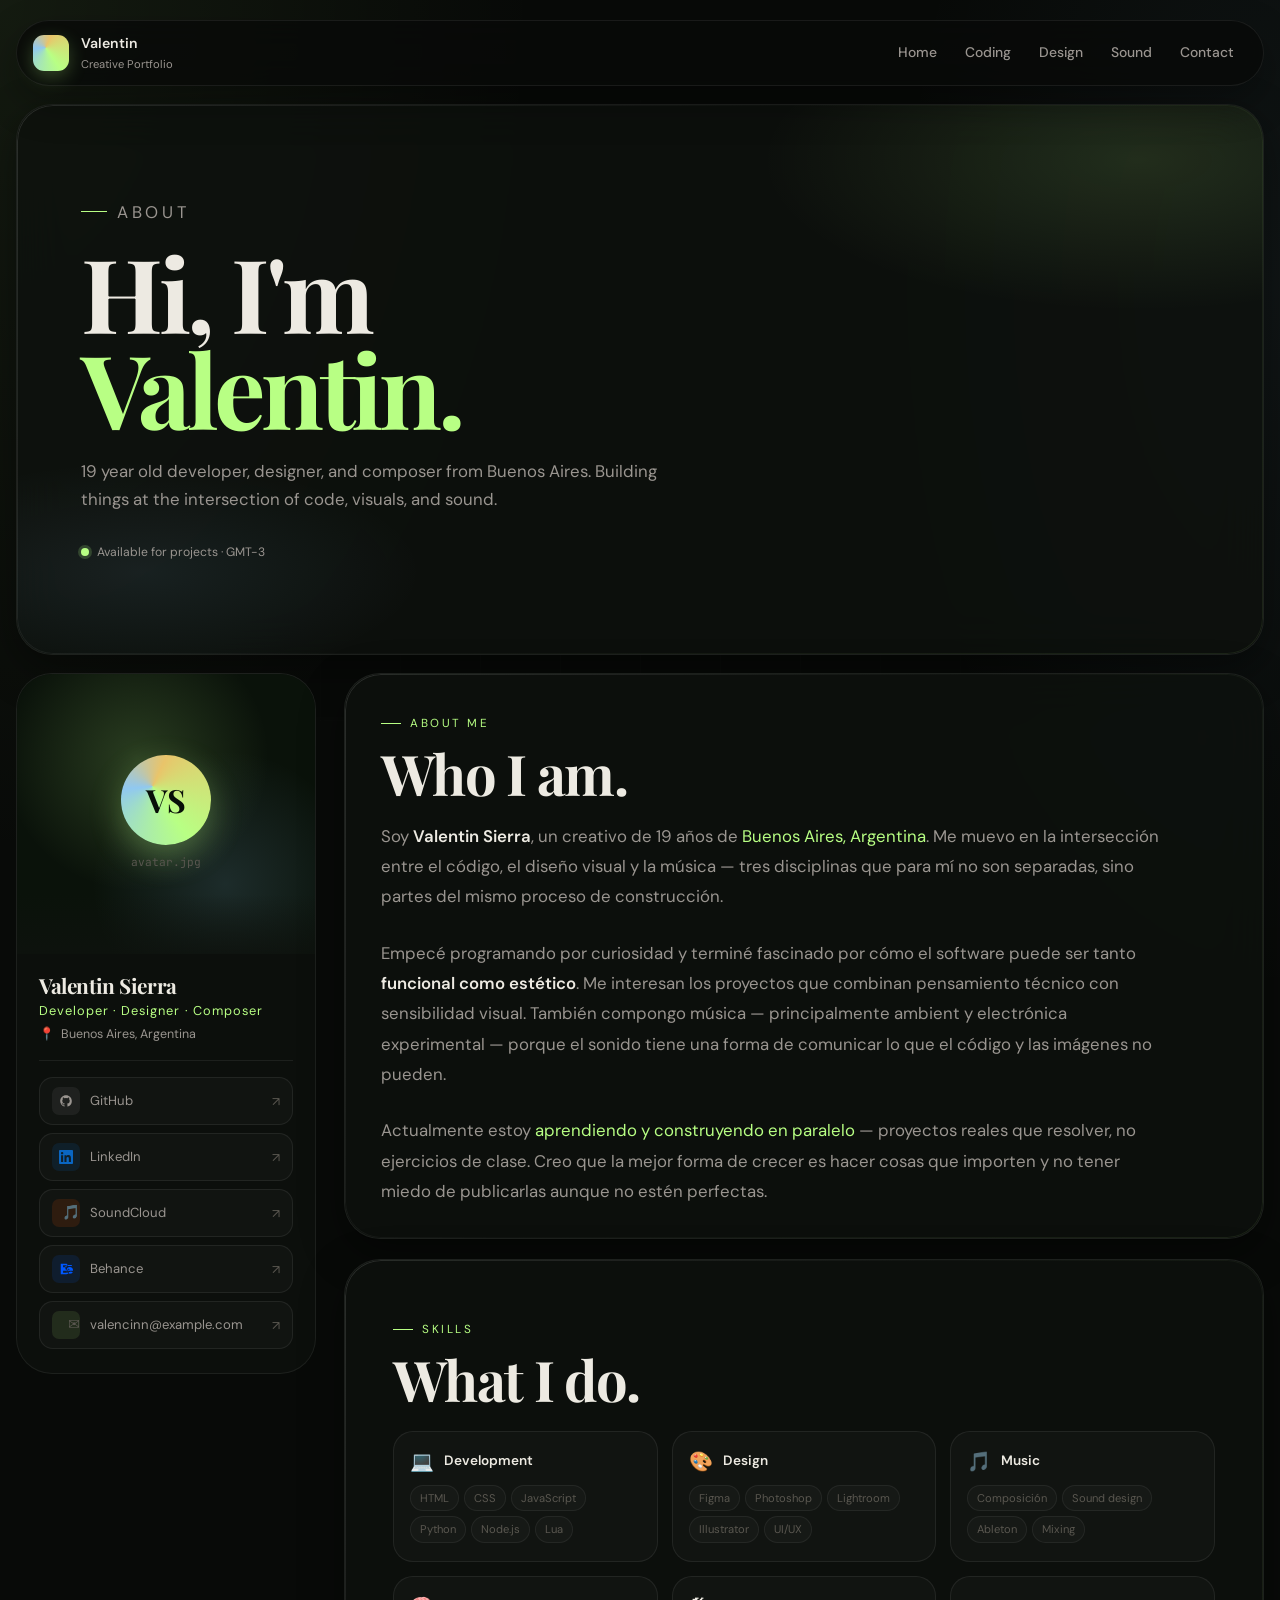
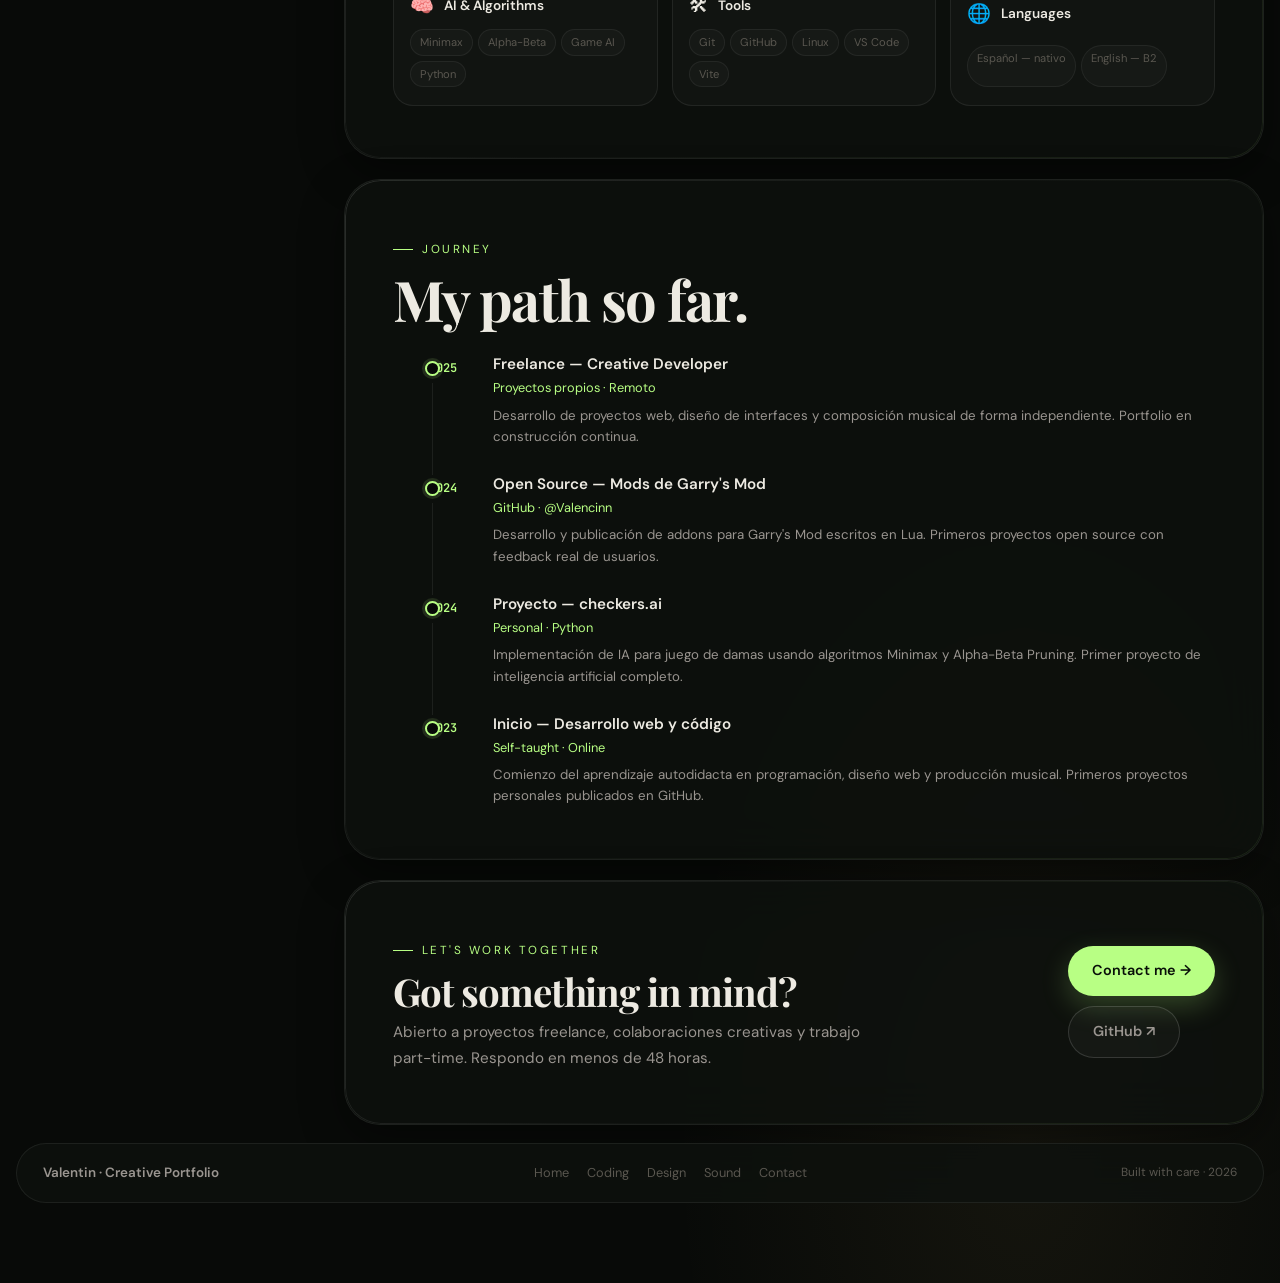
==== about.html @ 7929e5ce "v0.9.3" ====
<!DOCTYPE html>
<html lang="en">

<head>
    <meta charset="UTF-8">
    <meta name="viewport" content="width=device-width, initial-scale=1.0">
    <!-- ↓ REEMPLAZÁ con tu nombre y descripción real -->
    <meta name="description"
        content="Valentin Sierra — Desarrollador creativo, diseñador y compositor. Buenos Aires, Argentina.">
    <title>About — Valentin</title>
    <link rel="preconnect" href="https://fonts.googleapis.com">
    <link rel="preconnect" href="https://fonts.gstatic.com" crossorigin>
    <link
        href="https://fonts.googleapis.com/css2?family=DM+Sans:wght@400;500;600&family=Playfair+Display:wght@700&family=JetBrains+Mono:wght@400&display=swap"
        rel="stylesheet">
    <link rel="stylesheet" href="./assets/styles.css">
    <script defer src="main.js"></script>

    <style>
        /* ════════════════════════════════════════
       ABOUT PAGE — Extended styles
       ════════════════════════════════════════ */

        /* ── Profile layout ── */
        .about-layout {
            display: grid;
            grid-template-columns: 300px 1fr;
            gap: 28px;
            align-items: start;
        }

        /* ── Profile card (sidebar) ── */
        .profile-card {
            border: 1px solid var(--line);
            border-radius: var(--r-xl);
            background: var(--surface);
            overflow: hidden;
            position: sticky;
            top: 90px;
            /* queda fija mientras scrolleás */
        }

        .profile-avatar-wrap {
            position: relative;
            height: 280px;
            overflow: hidden;
        }

        .profile-avatar-bg {
            position: absolute;
            inset: 0;
        }

        /*
      ════════════════════════════════════════════════════
      FOTO DE PERFIL — CÓMO AGREGAR
      ════════════════════════════════════════════════════
      1. Guardá tu foto en: ./assets/images/avatar.jpg
         (recomendado: cuadrada o casi cuadrada, mínimo 400x400px)

      2. Reemplazá el bloque .avatar-placeholder con:
         <img
           src="./assets/images/avatar.jpg"
           alt="Foto de perfil de Valentin"
           class="profile-real-img"
         />

      3. El CSS .profile-real-img ya está definido abajo.
      ════════════════════════════════════════════════════
    */
        .profile-real-img {
            position: absolute;
            inset: 0;
            width: 100%;
            height: 100%;
            object-fit: cover;
            object-position: center top;
        }

        .avatar-placeholder {
            position: absolute;
            inset: 0;
            display: grid;
            place-items: center;
            background:
                radial-gradient(circle at 40% 30%, rgba(184, 255, 132, 0.18), transparent 50%),
                radial-gradient(circle at 70% 75%, rgba(144, 200, 240, 0.14), transparent 45%),
                #0a120a;
        }

        .avatar-placeholder-inner {
            text-align: center;
            display: grid;
            gap: 8px;
            place-items: center;
        }

        .avatar-initials {
            width: 90px;
            height: 90px;
            border-radius: 50%;
            background: conic-gradient(from 145deg at 35% 35%,
                    var(--lime) 0deg, var(--sky) 120deg, var(--amber) 240deg, var(--lime) 360deg);
            display: grid;
            place-items: center;
            font-family: var(--font-display);
            font-size: 2rem;
            font-weight: 700;
            color: #080f08;
            box-shadow: 0 12px 32px rgba(184, 255, 132, 0.3);
        }

        .avatar-placeholder-text {
            font-size: 0.7rem;
            color: var(--text-faint);
            font-family: var(--font-mono);
        }

        .profile-info {
            padding: 20px 22px 24px;
            display: grid;
            gap: 16px;
        }

        .profile-name-block {
            display: grid;
            gap: 3px;
        }

        .profile-name {
            font-family: var(--font-display);
            font-size: 1.3rem;
            font-weight: 700;
            letter-spacing: -0.02em;
            line-height: 1.1;
        }

        .profile-title {
            font-size: 0.8rem;
            color: var(--lime);
            letter-spacing: 0.08em;
        }

        .profile-location {
            display: inline-flex;
            align-items: center;
            gap: 6px;
            font-size: 0.78rem;
            color: var(--text-muted);
        }

        .profile-divider {
            height: 1px;
            background: var(--line);
        }

        .profile-links {
            display: grid;
            gap: 8px;
        }

        .profile-link {
            display: flex;
            align-items: center;
            gap: 10px;
            padding: 9px 12px;
            border: 1px solid var(--line);
            border-radius: var(--r-sm);
            font-size: 0.82rem;
            color: var(--text-muted);
            background: var(--surface-lo);
            transition: all var(--t-fast);
        }

        .profile-link:hover {
            border-color: var(--line-hi);
            color: var(--text);
            background: rgba(255, 255, 255, 0.04);
            transform: translateX(3px);
        }

        .profile-link-icon {
            width: 28px;
            height: 28px;
            border-radius: 7px;
            display: grid;
            place-items: center;
            font-size: 0.9rem;
            flex-shrink: 0;
        }

        .profile-link span:last-child {
            margin-left: auto;
            color: var(--text-faint);
            font-size: 0.8rem;
        }

        /* ── Main content ── */
        .about-main {
            display: grid;
            gap: 20px;
        }

        /* ── Bio section ── */
        .bio-section {
            padding: 32px 36px;
        }

        .bio-text {
            font-size: 1.05rem;
            line-height: 1.8;
            color: var(--text-muted);
            max-width: 65ch;
        }

        .bio-text strong {
            color: var(--text);
            font-weight: 600;
        }

        .bio-text em {
            font-style: normal;
            color: var(--lime);
        }

        /* ── Skills ── */
        .skills-grid {
            display: grid;
            grid-template-columns: repeat(3, 1fr);
            gap: 14px;
        }

        .skill-block {
            padding: 18px 16px;
            border: 1px solid var(--line);
            border-radius: var(--r-md);
            background: var(--surface-lo);
            display: grid;
            gap: 12px;
            transition: border-color var(--t-fast), background var(--t-fast);
        }

        .skill-block:hover {
            border-color: var(--line-hi);
            background: rgba(255, 255, 255, 0.03);
        }

        .skill-block-header {
            display: flex;
            align-items: center;
            gap: 10px;
        }

        .skill-emoji {
            font-size: 1.2rem;
            line-height: 1;
        }

        .skill-block-title {
            font-size: 0.85rem;
            font-weight: 600;
        }

        .skill-tags {
            display: flex;
            flex-wrap: wrap;
            gap: 5px;
        }

        .skill-tag {
            padding: 3px 9px;
            border: 1px solid rgba(255, 255, 255, 0.06);
            border-radius: var(--r-pill);
            font-size: 0.7rem;
            color: var(--text-faint);
            background: var(--surface-lo);
        }

        /* ── Timeline / Journey ── */
        .timeline {
            display: grid;
            gap: 0;
        }

        .timeline-item {
            display: grid;
            grid-template-columns: 80px 1fr;
            gap: 20px;
            padding-bottom: 28px;
            position: relative;
        }

        .timeline-item:last-child {
            padding-bottom: 0;
        }

        .timeline-item::before {
            content: "";
            position: absolute;
            left: 39px;
            top: 28px;
            bottom: 0;
            width: 1px;
            background: var(--line);
        }

        .timeline-item:last-child::before {
            display: none;
        }

        .timeline-year {
            font-family: var(--font-mono);
            font-size: 0.75rem;
            color: var(--lime);
            font-weight: 600;
            padding-top: 4px;
            text-align: right;
            padding-right: 16px;
        }

        .timeline-dot {
            position: absolute;
            left: 32px;
            top: 6px;
            width: 15px;
            height: 15px;
            border-radius: 50%;
            background: var(--bg);
            border: 2px solid var(--lime);
            box-shadow: 0 0 0 3px rgba(184, 255, 132, 0.12);
        }

        .timeline-content {
            display: grid;
            gap: 4px;
        }

        .timeline-role {
            font-size: 0.95rem;
            font-weight: 600;
            line-height: 1.2;
        }

        .timeline-org {
            font-size: 0.8rem;
            color: var(--lime);
        }

        .timeline-desc {
            font-size: 0.83rem;
            color: var(--text-muted);
            line-height: 1.6;
            margin-top: 2px;
        }

        /* ── CTA section ── */
        .about-cta {
            display: grid;
            grid-template-columns: 1fr auto;
            gap: 24px;
            align-items: center;
        }

        /* ── Responsive ── */
        @media (max-width: 1000px) {
            .about-layout {
                grid-template-columns: 1fr;
            }

            .profile-card {
                position: static;
            }

            .profile-avatar-wrap {
                height: 220px;
            }

            .skills-grid {
                grid-template-columns: 1fr 1fr;
            }
        }

        @media (max-width: 640px) {
            .skills-grid {
                grid-template-columns: 1fr;
            }

            .about-cta {
                grid-template-columns: 1fr;
            }

            .bio-section {
                padding: 24px 20px;
            }
        }
    </style>
</head>

<body>
    <div class="site-wrap">

        <!-- ── Header ── -->
        <header class="site-header">
            <a class="brand" href="index.html">
                <span class="brand-mark" aria-hidden="true"></span>
                <span class="brand-copy">
                    <strong>Valentin</strong>
                    <small>Creative Portfolio</small>
                </span>
            </a>
            <nav class="site-nav" aria-label="Primary">
                <a class="nav-link" href="index.html">Home</a>
                <a class="nav-link" href="coding.html">Coding</a>
                <a class="nav-link" href="design.html">Design</a>
                <a class="nav-link" href="sound.html">Sound</a>
                <a class="nav-link" href="contact.html">Contact</a>
            </nav>
        </header>

        <!-- ── Sub-hero ── -->
        <section class="sub-hero glass" aria-label="About hero">
            <div class="sub-hero-accent" aria-hidden="true" style="background:
        radial-gradient(ellipse 55% 50% at 90% 10%, rgba(184,255,132,0.12), transparent 55%),
        radial-gradient(ellipse 45% 40% at 10% 85%, rgba(144,200,240,0.09), transparent 50%);">
            </div>
            <div style="position:relative;z-index:1;max-width:70ch;">
                <p class="hero-eyebrow">About</p>
                <h1 data-reveal>
                    <!-- ↓ REEMPLAZÁ con tu nombre real -->
                    Hi, I'm<br><em style="font-style:normal;color:var(--lime);">Valentin.</em>
                </h1>
                <p data-reveal data-delay="1"
                    style="font-size:1.05rem;color:var(--text-muted);max-width:52ch;line-height:1.7;margin-top:16px;">
                    <!-- ↓ REEMPLAZÁ con tu tagline personal -->
                    19 year old developer, designer, and composer from Buenos Aires.
                    Building things at the intersection of code, visuals, and sound.
                </p>
                <div style="margin-top:24px;" data-reveal data-delay="2">
                    <div class="status-dot">Available for projects · GMT-3</div>
                </div>
            </div>
        </section>

        <!-- ── Main layout: sidebar + content ── -->
        <div class="about-layout">

            <!-- ── Profile card (sticky sidebar) ── -->
            <aside aria-label="Profile" data-reveal>
                <div class="profile-card">

                    <!-- Profile image -->
                    <div class="profile-avatar-wrap">
                        <!--
              ════════════════════════════════════════════════════
              FOTO DE PERFIL — REEMPLAZAR
              ════════════════════════════════════════════════════
              Opción A (con imagen real) — reemplazá el bloque
              .avatar-placeholder con:

              <img
                src="./assets/images/avatar.jpg"
                alt="Foto de perfil de Valentin Sierra"
                class="profile-real-img"
              />

              Opción B — Placeholder (activo ahora):
            -->
                        <div class="avatar-placeholder">
                            <div class="avatar-placeholder-inner">
                                <!-- ↓ Cambiá las iniciales por las tuyas -->
                                <div class="avatar-initials">VS</div>
                                <span class="avatar-placeholder-text">avatar.jpg</span>
                            </div>
                        </div>
                        <!-- Gradient overlay bottom -->
                        <div style="position:absolute;bottom:0;left:0;right:0;height:60px;
              background:linear-gradient(to top, var(--surface), transparent);"></div>
                    </div>

                    <div class="profile-info">
                        <div class="profile-name-block">
                            <!-- ↓ REEMPLAZÁ con tu nombre completo -->
                            <h2 class="profile-name">Valentin Sierra</h2>
                            <!-- ↓ REEMPLAZÁ con tu título o rol -->
                            <span class="profile-title">Developer · Designer · Composer</span>
                            <!-- ↓ REEMPLAZÁ con tu ciudad/país -->
                            <span class="profile-location">
                                <span>📍</span> Buenos Aires, Argentina
                            </span>
                        </div>

                        <div class="profile-divider"></div>

                        <nav class="profile-links" aria-label="Social links">
                            <!-- ↓ REEMPLAZÁ cada href con tus links reales -->
                            <a class="profile-link" href="https://github.com/Valencinn" target="_blank" rel="noopener">
                                <div class="profile-link-icon" style="background:rgba(255,255,255,0.06);">
                                    <svg width="14" height="14" viewBox="0 0 24 24" fill="currentColor">
                                        <path
                                            d="M12 2C6.477 2 2 6.484 2 12.017c0 4.425 2.865 8.18 6.839 9.504.5.092.682-.217.682-.483 0-.237-.008-.868-.013-1.703-2.782.605-3.369-1.343-3.369-1.343-.454-1.158-1.11-1.466-1.11-1.466-.908-.62.069-.608.069-.608 1.003.07 1.531 1.032 1.531 1.032.892 1.53 2.341 1.088 2.91.832.092-.647.35-1.088.636-1.338-2.22-.253-4.555-1.113-4.555-4.951 0-1.093.39-1.988 1.029-2.688-.103-.253-.446-1.272.098-2.65 0 0 .84-.27 2.75 1.026A9.564 9.564 0 0 1 12 6.844a9.59 9.59 0 0 1 2.504.337c1.909-1.296 2.747-1.027 2.747-1.027.546 1.379.202 2.398.1 2.651.64.7 1.028 1.595 1.028 2.688 0 3.848-2.339 4.695-4.566 4.943.359.309.678.92.678 1.855 0 1.338-.012 2.419-.012 2.747 0 .268.18.58.688.482A10.02 10.02 0 0 0 22 12.017C22 6.484 17.522 2 12 2z" />
                                    </svg>
                                </div>
                                GitHub
                                <span>↗</span>
                            </a>

                            <a class="profile-link" href="https://linkedin.com/in/valentinsierra" target="_blank"
                                rel="noopener">
                                <div class="profile-link-icon" style="background:rgba(10,102,194,0.14);">
                                    <svg width="14" height="14" viewBox="0 0 24 24" fill="#0a66c2">
                                        <path
                                            d="M20.447 20.452h-3.554v-5.569c0-1.328-.027-3.037-1.852-3.037-1.853 0-2.136 1.445-2.136 2.939v5.667H9.351V9h3.414v1.561h.046c.477-.9 1.637-1.85 3.37-1.85 3.601 0 4.267 2.37 4.267 5.455v6.286zM5.337 7.433a2.062 2.062 0 0 1-2.063-2.065 2.064 2.064 0 1 1 2.063 2.065zm1.782 13.019H3.555V9h3.564v11.452zM22.225 0H1.771C.792 0 0 .774 0 1.729v20.542C0 23.227.792 24 1.771 24h20.451C23.2 24 24 23.227 24 22.271V1.729C24 .774 23.2 0 22.222 0h.003z" />
                                    </svg>
                                </div>
                                LinkedIn
                                <span>↗</span>
                            </a>

                            <a class="profile-link" href="https://soundcloud.com/valencinn" target="_blank"
                                rel="noopener">
                                <div class="profile-link-icon" style="background:rgba(255,85,0,0.12);">
                                    <span style="font-size:0.9rem;">🎵</span>
                                </div>
                                SoundCloud
                                <span>↗</span>
                            </a>

                            <!--
                ↓ REEMPLAZÁ el href con tu Behance real
                Si no tenés Behance todavía, podés borrar este bloque.
              -->
                            <a class="profile-link" href="https://www.behance.net/TU-USUARIO" target="_blank"
                                rel="noopener">
                                <div class="profile-link-icon" style="background:rgba(0,90,255,0.12);">
                                    <svg width="14" height="14" viewBox="0 0 24 24" fill="#0057ff">
                                        <path
                                            d="M22 7h-7V5h7v2zm1.726 10c-.442 1.297-2.029 3-5.101 3-3.074 0-5.564-1.729-5.564-5.675 0-3.91 2.325-5.92 5.466-5.92 3.082 0 4.964 1.782 5.375 4.426.078.506.109 1.188.095 2.14H15.97c.13 1.595.836 2.208 2.101 2.208.768 0 1.374-.306 1.695-.872l2.959.893zm-5.68-3.7c-.06-1.095-.57-1.842-1.69-1.842-1.023 0-1.68.663-1.773 1.842H18.046zM9.764 7.495c1.358.053 2.437.355 3.729-.604.465-.34.922-1.078.922-1.838C14.415 3.299 12.986 3 12.014 3H3v18h9.455c1.068 0 2.152-.243 2.889-.688 1.092-.67 1.59-1.744 1.59-2.976 0-2.058-1.213-3.066-2.916-3.297-1.195-.16-1.78-.305-2.334-.564l.08.02zM7.006 5.63H11.48c1.19 0 1.919.532 1.919 1.507 0 1.077-.729 1.664-1.919 1.664H7.006V5.63zm0 9.274H11.9c1.362 0 2.139.617 2.139 1.747 0 1.145-.777 1.748-2.139 1.748H7.006v-3.495z" />
                                    </svg>
                                </div>
                                Behance
                                <span>↗</span>
                            </a>

                            <!-- ↓ REEMPLAZÁ con tu email real -->
                            <a class="profile-link" href="mailto:valencinn@example.com">
                                <div class="profile-link-icon" style="background:rgba(184,255,132,0.1);">
                                    <span style="font-size:0.9rem;">✉️</span>
                                </div>
                                <!-- ↓ REEMPLAZÁ con tu email -->
                                valencinn@example.com
                                <span>↗</span>
                            </a>
                        </nav>
                    </div>
                </div>
            </aside>

            <!-- ── Main content ── -->
            <div class="about-main">

                <!-- Bio -->
                <section class="section glass bio-section" aria-label="Biography" data-reveal>
                    <p class="section-label">About me</p>
                    <h2 class="section-title" style="margin-bottom:20px;">Who I am.</h2>

                    <!-- ↓ REEMPLAZÁ todo este párrafo con tu bio real -->
                    <p class="bio-text">
                        Soy <strong>Valentin Sierra</strong>, un creativo de 19 años de
                        <em>Buenos Aires, Argentina</em>. Me muevo en la intersección entre el código, el diseño
                        visual y la música — tres disciplinas que para mí no son separadas, sino partes del mismo
                        proceso de construcción.
                    </p>
                    <br>
                    <!-- ↓ REEMPLAZÁ con más detalles sobre vos -->
                    <p class="bio-text">
                        Empecé programando por curiosidad y terminé fascinado por cómo el software puede ser tanto
                        <strong>funcional como estético</strong>. Me interesan los proyectos que combinan
                        pensamiento técnico con sensibilidad visual. También compongo música — principalmente
                        ambient y electrónica experimental — porque el sonido tiene una forma de comunicar lo que
                        el código y las imágenes no pueden.
                    </p>
                    <br>
                    <!-- ↓ REEMPLAZÁ con tus valores o forma de trabajar -->
                    <p class="bio-text">
                        Actualmente estoy <em>aprendiendo y construyendo en paralelo</em> — proyectos reales que
                        resolver, no ejercicios de clase. Creo que la mejor forma de crecer es hacer cosas que
                        importen y no tener miedo de publicarlas aunque no estén perfectas.
                    </p>
                </section>

                <!-- Skills -->
                <section class="section glass" aria-label="Skills" data-reveal>
                    <p class="section-label">Skills</p>
                    <h2 class="section-title" style="margin-bottom:24px;">What I do.</h2>

                    <div class="skills-grid">

                        <!-- ↓ REEMPLAZÁ los tags con tus habilidades reales -->
                        <div class="skill-block">
                            <div class="skill-block-header">
                                <span class="skill-emoji">💻</span>
                                <span class="skill-block-title">Development</span>
                            </div>
                            <div class="skill-tags">
                                <span class="skill-tag">HTML</span>
                                <span class="skill-tag">CSS</span>
                                <span class="skill-tag">JavaScript</span>
                                <span class="skill-tag">Python</span>
                                <span class="skill-tag">Node.js</span>
                                <span class="skill-tag">Lua</span>
                                <!-- ↓ Agregá o quitá tags según tus habilidades -->
                            </div>
                        </div>

                        <div class="skill-block">
                            <div class="skill-block-header">
                                <span class="skill-emoji">🎨</span>
                                <span class="skill-block-title">Design</span>
                            </div>
                            <div class="skill-tags">
                                <span class="skill-tag">Figma</span>
                                <span class="skill-tag">Photoshop</span>
                                <span class="skill-tag">Lightroom</span>
                                <span class="skill-tag">Illustrator</span>
                                <span class="skill-tag">UI/UX</span>
                                <!-- ↓ Agregá o quitá tags según tus herramientas -->
                            </div>
                        </div>

                        <div class="skill-block">
                            <div class="skill-block-header">
                                <span class="skill-emoji">🎵</span>
                                <span class="skill-block-title">Music</span>
                            </div>
                            <div class="skill-tags">
                                <span class="skill-tag">Composición</span>
                                <span class="skill-tag">Sound design</span>
                                <span class="skill-tag">Ableton</span>
                                <span class="skill-tag">Mixing</span>
                                <!-- ↓ Agregá o quitá tags según tu experiencia musical -->
                            </div>
                        </div>

                        <div class="skill-block">
                            <div class="skill-block-header">
                                <span class="skill-emoji">🧠</span>
                                <span class="skill-block-title">AI & Algorithms</span>
                            </div>
                            <div class="skill-tags">
                                <span class="skill-tag">Minimax</span>
                                <span class="skill-tag">Alpha-Beta</span>
                                <span class="skill-tag">Game AI</span>
                                <span class="skill-tag">Python</span>
                            </div>
                        </div>

                        <div class="skill-block">
                            <div class="skill-block-header">
                                <span class="skill-emoji">🛠</span>
                                <span class="skill-block-title">Tools</span>
                            </div>
                            <div class="skill-tags">
                                <span class="skill-tag">Git</span>
                                <span class="skill-tag">GitHub</span>
                                <span class="skill-tag">Linux</span>
                                <span class="skill-tag">VS Code</span>
                                <span class="skill-tag">Vite</span>
                            </div>
                        </div>

                        <div class="skill-block">
                            <div class="skill-block-header">
                                <span class="skill-emoji">🌐</span>
                                <span class="skill-block-title">Languages</span>
                            </div>
                            <div class="skill-tags">
                                <!-- ↓ REEMPLAZÁ con tus idiomas reales y niveles -->
                                <span class="skill-tag">Español — nativo</span>
                                <span class="skill-tag">English — B2</span>
                                <!-- Ejemplo: <span class="skill-tag">Italiano — A1</span> -->
                            </div>
                        </div>

                    </div>
                </section>

                <!-- Journey / Experience -->
                <section class="section glass" aria-label="Journey" data-reveal>
                    <p class="section-label">Journey</p>
                    <h2 class="section-title" style="margin-bottom:28px;">My path so far.</h2>

                    <div class="timeline">

                        <!--
              ════════════════════════════════════════════════════
              TIMELINE — REEMPLAZAR CON TU RECORRIDO REAL
              Agregá, quitá o modificá los ítems según tu historia.
              Cada item tiene: año, rol, organización, descripción.
              ════════════════════════════════════════════════════
            -->

                        <!-- Ítem más reciente primero -->
                        <div class="timeline-item">
                            <span class="timeline-year">2025</span>
                            <div class="timeline-dot"></div>
                            <div class="timeline-content">
                                <!-- ↓ REEMPLAZÁ con tu rol/actividad actual -->
                                <span class="timeline-role">Freelance — Creative Developer</span>
                                <!-- ↓ REEMPLAZÁ con el nombre de la org/proyecto o "Personal" -->
                                <span class="timeline-org">Proyectos propios · Remoto</span>
                                <!-- ↓ REEMPLAZÁ con tu descripción -->
                                <p class="timeline-desc">
                                    Desarrollo de proyectos web, diseño de interfaces y composición musical de forma
                                    independiente. Portfolio en construcción continua.
                                </p>
                            </div>
                        </div>

                        <div class="timeline-item">
                            <span class="timeline-year">2024</span>
                            <div class="timeline-dot"></div>
                            <div class="timeline-content">
                                <!-- ↓ REEMPLAZÁ con tu rol real -->
                                <span class="timeline-role">Open Source — Mods de Garry's Mod</span>
                                <span class="timeline-org">GitHub · @Valencinn</span>
                                <p class="timeline-desc">
                                    <!-- ↓ REEMPLAZÁ con tu descripción -->
                                    Desarrollo y publicación de addons para Garry's Mod escritos en Lua. Primeros
                                    proyectos
                                    open source con feedback real de usuarios.
                                </p>
                            </div>
                        </div>

                        <div class="timeline-item">
                            <span class="timeline-year">2024</span>
                            <div class="timeline-dot"></div>
                            <div class="timeline-content">
                                <!-- ↓ REEMPLAZÁ -->
                                <span class="timeline-role">Proyecto — checkers.ai</span>
                                <span class="timeline-org">Personal · Python</span>
                                <p class="timeline-desc">
                                    <!-- ↓ REEMPLAZÁ -->
                                    Implementación de IA para juego de damas usando algoritmos Minimax y Alpha-Beta
                                    Pruning.
                                    Primer proyecto de inteligencia artificial completo.
                                </p>
                            </div>
                        </div>

                        <div class="timeline-item">
                            <span class="timeline-year">2023</span>
                            <div class="timeline-dot"></div>
                            <div class="timeline-content">
                                <!-- ↓ REEMPLAZÁ -->
                                <span class="timeline-role">Inicio — Desarrollo web y código</span>
                                <span class="timeline-org">Self-taught · Online</span>
                                <p class="timeline-desc">
                                    <!-- ↓ REEMPLAZÁ con cómo empezaste -->
                                    Comienzo del aprendizaje autodidacta en programación, diseño web y producción
                                    musical.
                                    Primeros proyectos personales publicados en GitHub.
                                </p>
                            </div>
                        </div>

                        <!--
              ↓ AGREGÁ más ítems si tenés más historia.
              Copiá el bloque de arriba y modificalo.
            -->

                    </div>
                </section>

                <!-- CTA -->
                <section class="section glass" aria-label="Contact CTA">
                    <div class="about-cta" data-reveal>
                        <div>
                            <p class="section-label">Let's work together</p>
                            <h2 class="section-title" style="font-size:clamp(1.6rem,3vw,2.4rem);margin-bottom:10px;">
                                Got something in mind?
                            </h2>
                            <p style="color:var(--text-muted);max-width:48ch;line-height:1.7;font-size:0.95rem;">
                                <!-- ↓ REEMPLAZÁ con tu mensaje de CTA -->
                                Abierto a proyectos freelance, colaboraciones creativas y trabajo part-time.
                                Respondo en menos de 48 horas.
                            </p>
                        </div>
                        <div style="display:flex;flex-direction:column;gap:10px;align-items:flex-start;">
                            <a class="btn btn-primary" href="contact.html">Contact me →</a>
                            <a class="btn btn-ghost" href="https://github.com/Valencinn" target="_blank"
                                rel="noopener">GitHub ↗</a>
                        </div>
                    </div>
                </section>

            </div>
        </div>

        <!-- ── Footer ── -->
        <footer class="site-footer">
            <span class="footer-brand">Valentin · Creative Portfolio</span>
            <nav class="footer-nav" aria-label="Footer">
                <a href="index.html">Home</a>
                <a href="coding.html">Coding</a>
                <a href="design.html">Design</a>
                <a href="sound.html">Sound</a>
                <a href="contact.html">Contact</a>
            </nav>
            <p class="footer-note">Built with care · <span data-year></span></p>
        </footer>

    </div>
</body>

</html>
---- assets/styles.css ----
/* ============================================================
   VALENTIN PORTFOLIO — Design System v2
   ============================================================ */

:root {
  --bg: #080a08;
  --surface: rgba(14, 18, 14, 0.82);
  --surface-hi: rgba(20, 26, 20, 0.92);
  --surface-lo: rgba(255, 255, 255, 0.025);
  --text: #edeae2;
  --text-muted: #9a9590;
  --text-faint: #5a5750;
  --line: rgba(255, 255, 255, 0.07);
  --line-hi: rgba(255, 255, 255, 0.14);

  --lime: #b8ff84;
  --lime-glow: rgba(184, 255, 132, 0.18);
  --lime-dim: rgba(184, 255, 132, 0.07);
  --amber: #e9c46a;
  --sky: #90c8f0;
  --rose: #f4a0b0;

  --shadow-sm: 0 4px 16px rgba(0, 0, 0, 0.3);
  --shadow-md: 0 14px 44px rgba(0, 0, 0, 0.4);
  --shadow-lg: 0 30px 80px rgba(0, 0, 0, 0.5);

  --r-xs: 8px;
  --r-sm: 14px;
  --r-md: 20px;
  --r-lg: 28px;
  --r-xl: 36px;
  --r-pill: 999px;

  --font-body: "DM Sans", system-ui, sans-serif;
  --font-display: "Playfair Display", Georgia, serif;
  --font-mono: "JetBrains Mono", monospace;

  --t-fast: 160ms cubic-bezier(.25, .46, .45, .94);
  --t-base: 260ms cubic-bezier(.25, .46, .45, .94);
  --t-slow: 440ms cubic-bezier(.22, 1, .36, 1);
}

*,
*::before,
*::after {
  box-sizing: border-box;
}

html {
  scroll-behavior: smooth;
}

body {
  margin: 0;
}

h1,
h2,
h3,
h4,
p,
ul,
ol {
  margin: 0;
}

ul,
ol {
  padding: 0;
  list-style: none;
}

img,
svg {
  display: block;
  max-width: 100%;
}

a {
  color: inherit;
  text-decoration: none;
}

button {
  cursor: pointer;
  border: none;
  background: none;
  font: inherit;
}

/* ── Base ── */
body {
  font-family: var(--font-body);
  line-height: 1.65;
  color: var(--text);
  background-color: var(--bg);
  background-image:
    radial-gradient(ellipse 70% 50% at 0% 0%, rgba(184, 255, 132, 0.07) 0%, transparent 60%),
    radial-gradient(ellipse 55% 45% at 100% 10%, rgba(144, 200, 240, 0.06) 0%, transparent 55%),
    radial-gradient(ellipse 50% 40% at 80% 95%, rgba(233, 196, 106, 0.06) 0%, transparent 55%);
  min-height: 100vh;
}

body::before {
  content: "";
  position: fixed;
  inset: 0;
  pointer-events: none;
  z-index: 0;
  background-image:
    linear-gradient(rgba(255, 255, 255, 0.011) 1px, transparent 1px),
    linear-gradient(90deg, rgba(255, 255, 255, 0.011) 1px, transparent 1px);
  background-size: 80px 80px;
  mask-image: radial-gradient(ellipse at center, black 30%, transparent 80%);
}

/* ── Wrapper ── */
.site-wrap {
  position: relative;
  z-index: 1;
  width: min(1280px, calc(100% - 32px));
  margin: 0 auto;
  padding-block: 20px 80px;
  display: grid;
  gap: 18px;
}

/* ── Glass panel ── */
.glass {
  position: relative;
  overflow: hidden;
  background: var(--surface);
  backdrop-filter: blur(24px);
  border: 1px solid var(--line);
  border-radius: var(--r-xl);
  box-shadow: var(--shadow-md);
}

.glass::after {
  content: "";
  position: absolute;
  inset: 0;
  border-radius: inherit;
  padding: 1px;
  background: linear-gradient(130deg,
      rgba(255, 255, 255, 0.13) 0%,
      rgba(255, 255, 255, 0.02) 45%,
      rgba(184, 255, 132, 0.09) 100%);
  -webkit-mask: linear-gradient(#fff 0 0) content-box, linear-gradient(#fff 0 0);
  mask: linear-gradient(#fff 0 0) content-box, linear-gradient(#fff 0 0);
  -webkit-mask-composite: xor;
  mask-composite: exclude;
  pointer-events: none;
}

/* ── Header ── */
.site-header {
  position: sticky;
  top: 16px;
  z-index: 100;
  display: flex;
  align-items: center;
  justify-content: space-between;
  gap: 16px;
  padding: 11px 16px;
  background: rgba(8, 10, 8, 0.78);
  backdrop-filter: blur(28px);
  border: 1px solid var(--line);
  border-radius: var(--r-pill);
  box-shadow: 0 16px 40px rgba(0, 0, 0, 0.3);
  transition: background var(--t-base), box-shadow var(--t-base);
}

.site-header.scrolled {
  background: rgba(8, 10, 8, 0.94);
}

.brand {
  display: flex;
  align-items: center;
  gap: 12px;
}

.brand-mark {
  width: 36px;
  height: 36px;
  border-radius: 11px;
  flex-shrink: 0;
  background: conic-gradient(from 145deg at 35% 35%,
      var(--lime) 0deg, var(--sky) 120deg, var(--amber) 240deg, var(--lime) 360deg);
  box-shadow: 0 6px 18px rgba(184, 255, 132, 0.24);
}

.brand-copy {
  display: grid;
  gap: 0;
}

.brand-copy strong {
  font-size: 0.88rem;
  font-weight: 600;
}

.brand-copy small {
  font-size: 0.7rem;
  color: var(--text-muted);
}

.site-nav {
  display: flex;
  align-items: center;
  gap: 2px;
}

.nav-link {
  padding: 7px 13px;
  border-radius: var(--r-pill);
  font-size: 0.87rem;
  font-weight: 500;
  color: var(--text-muted);
  transition: color var(--t-fast), background var(--t-fast);
}

.nav-link:hover {
  color: var(--text);
  background: rgba(255, 255, 255, 0.06);
}

.nav-link.active {
  color: var(--lime);
  background: var(--lime-dim);
}

/* ── Hero (landing) ── */
.page-hero {
  display: grid;
  grid-template-columns: 1fr 300px;
  gap: 32px;
  align-items: center;
  padding: clamp(44px, 7vw, 88px) clamp(32px, 5vw, 68px);
  min-height: min(62vh, 580px);
}

.hero-eyebrow {
  display: inline-flex;
  align-items: center;
  gap: 10px;
  font-size: 0.76rem;
  letter-spacing: 0.22em;
  text-transform: uppercase;
  color: var(--lime);
  margin-bottom: 18px;
}

.hero-eyebrow::before {
  content: "";
  display: block;
  width: 26px;
  height: 1px;
  background: var(--lime);
}

.hero-title {
  font-family: var(--font-display);
  font-size: clamp(3.4rem, 7.5vw, 7rem);
  font-weight: 700;
  letter-spacing: -0.038em;
  line-height: 0.94;
  margin-bottom: 26px;
}

.hero-title em {
  font-style: normal;
  background: linear-gradient(135deg, var(--lime) 0%, var(--sky) 55%, var(--amber) 100%);
  -webkit-background-clip: text;
  background-clip: text;
  -webkit-text-fill-color: transparent;
}

.hero-desc {
  font-size: 1.05rem;
  color: var(--text-muted);
  max-width: 52ch;
  line-height: 1.72;
  margin-bottom: 34px;
}

.hero-actions {
  display: flex;
  flex-wrap: wrap;
  gap: 12px;
  margin-bottom: 32px;
}

.hero-meta {
  display: flex;
  flex-wrap: wrap;
  gap: 10px;
}

.hero-chip {
  padding: 7px 14px;
  border: 1px solid var(--line);
  border-radius: var(--r-pill);
  font-size: 0.8rem;
  color: var(--text-muted);
  background: var(--surface-lo);
}

/* ── Orb visual ── */
.orb-wrap {
  position: relative;
  width: 280px;
  height: 280px;
  flex-shrink: 0;
}

.orb-ring {
  position: absolute;
  inset: 0;
  border-radius: 50%;
  background: conic-gradient(from 0deg,
      rgba(184, 255, 132, 0.6) 0%, rgba(144, 200, 240, 0.5) 120deg,
      rgba(233, 196, 106, 0.5) 240deg, rgba(184, 255, 132, 0.6) 360deg);
  filter: blur(28px);
  animation: orbSpin 14s linear infinite;
}

.orb-core {
  position: absolute;
  inset: 36px;
  border-radius: 50%;
  background-image: url('./images/landing.jpg');
  background-size: cover;
  background-position: center;
  background-repeat: no-repeat;
  border: 1px solid var(--line-hi);
  backdrop-filter: blur(8px);
  display: flex;
  flex-direction: column;
  align-items: center;
  justify-content: center;
  gap: 6px;
  text-align: center;
}

.orb-label {
  font-size: 0.68rem;
  color: var(--text-muted);
  letter-spacing: 0.12em;
  text-transform: uppercase;
}

.orb-value {
  font-family: var(--font-display);
  font-size: 1.3rem;
  color: var(--lime);
}

.orb-tags {
  display: flex;
  gap: 6px;
  flex-wrap: wrap;
  justify-content: center;
  margin-top: 10px;
}

.orb-tag {
  padding: 4px 10px;
  border: 1px solid var(--line);
  border-radius: var(--r-pill);
  font-size: 0.68rem;
  color: var(--text-muted);
  background: var(--surface-lo);
}

@keyframes orbSpin {
  to {
    transform: rotate(360deg);
  }
}

/* ── Btns ── */
.btn {
  display: inline-flex;
  align-items: center;
  gap: 8px;
  padding: 13px 24px;
  border-radius: var(--r-pill);
  font-size: 0.9rem;
  font-weight: 600;
  transition: transform var(--t-fast), box-shadow var(--t-fast), background var(--t-fast);
}

.btn:hover {
  transform: translateY(-2px);
}

.btn-primary {
  background: var(--lime);
  color: #080f08;
  box-shadow: 0 10px 28px rgba(184, 255, 132, 0.22);
}

.btn-primary:hover {
  box-shadow: 0 16px 38px rgba(184, 255, 132, 0.38);
}

.btn-ghost {
  border: 1px solid var(--line-hi);
  color: var(--text-muted);
  background: rgba(255, 255, 255, 0.03);
}

.btn-ghost:hover {
  color: var(--text);
  background: rgba(255, 255, 255, 0.07);
}

/* ── Stats strip ── */
.stats-strip {
  display: grid;
  grid-template-columns: repeat(4, 1fr);
  gap: 1px;
  background: var(--line);
  border-radius: var(--r-xl);
  overflow: hidden;
}

.stat-item {
  padding: 28px 24px;
  background: var(--surface);
  display: grid;
  gap: 5px;
  transition: background var(--t-fast);
}

.stat-item:hover {
  background: var(--surface-hi);
}

.stat-num {
  font-family: var(--font-display);
  font-size: clamp(1.8rem, 3vw, 2.6rem);
  font-weight: 700;
  line-height: 1;
  color: var(--lime);
}

.stat-label {
  font-size: 0.8rem;
  color: var(--text-muted);
}

/* ── Category cards ── */
.section {
  padding: clamp(28px, 4.5vw, 52px) clamp(24px, 4vw, 48px);
}

.section-label {
  display: inline-flex;
  align-items: center;
  gap: 9px;
  font-size: 0.73rem;
  letter-spacing: 0.22em;
  text-transform: uppercase;
  color: var(--lime);
  margin-bottom: 12px;
}

.section-label::before {
  content: "";
  display: block;
  width: 20px;
  height: 1px;
  background: var(--lime);
}

.section-title {
  font-family: var(--font-display);
  font-size: clamp(2rem, 4.5vw, 3.5rem);
  font-weight: 700;
  letter-spacing: -0.03em;
  line-height: 1;
}

.section-header {
  display: grid;
  grid-template-columns: 1fr auto;
  gap: 20px;
  align-items: end;
  margin-bottom: 32px;
}

.category-grid {
  display: grid;
  grid-template-columns: repeat(3, 1fr);
  gap: 14px;
}

.cat-card {
  position: relative;
  overflow: hidden;
  border: 1px solid var(--line);
  border-radius: var(--r-lg);
  background: var(--surface);
  backdrop-filter: blur(16px);
  transition: transform var(--t-base), border-color var(--t-base), box-shadow var(--t-base);
  display: grid;
}

.cat-card:hover {
  transform: translateY(-6px);
  border-color: var(--line-hi);
  box-shadow: var(--shadow-lg);
}

.cat-media {
  height: 190px;
  position: relative;
  overflow: hidden;
  display: grid;
  place-items: center;
}

.cat-media-code {
  background:
    radial-gradient(circle at 20% 25%, rgba(184, 255, 132, 0.2), transparent 45%),
    radial-gradient(circle at 80% 70%, rgba(144, 200, 240, 0.12), transparent 40%),
    #0c1410;
}

.cat-media-design {
  background:
    radial-gradient(circle at 70% 20%, rgba(233, 196, 106, 0.2), transparent 45%),
    radial-gradient(circle at 25% 75%, rgba(144, 200, 240, 0.14), transparent 40%),
    #10101a;
}

.cat-media-sound {
  background:
    radial-gradient(circle at 50% 30%, rgba(184, 255, 132, 0.16), transparent 50%),
    radial-gradient(circle at 20% 80%, rgba(233, 196, 106, 0.12), transparent 40%),
    #0e1210;
}

.cat-badge {
  position: absolute;
  top: 13px;
  right: 13px;
  padding: 5px 11px;
  border-radius: var(--r-pill);
  background: rgba(8, 10, 8, 0.8);
  border: 1px solid var(--line);
  font-size: 0.7rem;
  color: var(--text-muted);
  backdrop-filter: blur(8px);
}

.cat-body {
  padding: 20px 22px 24px;
  display: grid;
  gap: 8px;
}

.cat-kicker {
  font-size: 0.72rem;
  color: var(--lime);
  letter-spacing: 0.16em;
  text-transform: uppercase;
}

.cat-body h3 {
  font-size: 1.1rem;
  font-weight: 600;
  line-height: 1.3;
}

.cat-body p {
  font-size: 0.86rem;
  color: var(--text-muted);
  line-height: 1.6;
}

.cat-arrow {
  display: inline-flex;
  align-items: center;
  gap: 5px;
  font-size: 0.78rem;
  color: var(--text-faint);
  margin-top: 2px;
  transition: color var(--t-fast), gap var(--t-fast);
}

.cat-card:hover .cat-arrow {
  color: var(--lime);
  gap: 10px;
}

/* Code preview */
.code-preview {
  display: grid;
  align-content: start;
  gap: 16px;
  padding: 18px;
  width: 100%;
}

.win-dots {
  display: flex;
  gap: 7px;
}

.win-dot {
  width: 9px;
  height: 9px;
  border-radius: 50%;
  background: rgba(255, 255, 255, 0.2);
}

.code-lines {
  display: grid;
  gap: 10px;
}

.code-line {
  height: 8px;
  border-radius: var(--r-pill);
  background: linear-gradient(90deg, rgba(255, 255, 255, 0.7), rgba(255, 255, 255, 0.06));
}

.code-line.l-long {
  width: 88%;
}

.code-line.l-med {
  width: 64%;
}

.code-line.l-short {
  width: 44%;
}

.code-line.accent {
  background: linear-gradient(90deg, var(--lime), rgba(184, 255, 132, 0.07));
}

/* Design preview */
.d-frame {
  position: absolute;
  border-radius: var(--r-md);
  border: 1px solid var(--line-hi);
  background: linear-gradient(145deg, rgba(255, 255, 255, 0.11), rgba(255, 255, 255, 0.03));
  box-shadow: var(--shadow-sm);
}

.d-frame-a {
  inset: 22px 72px 44px 22px;
  transform: rotate(-7deg);
}

.d-frame-b {
  inset: 34px 42px 36px 60px;
  transform: rotate(4deg);
}

.d-frame-c {
  inset: 50px 58px 22px 46px;
}

/* Waveform */
.waveform {
  display: flex;
  align-items: center;
  gap: 7px;
  height: 70px;
}

.waveform span {
  display: block;
  width: 7px;
  border-radius: var(--r-pill);
  background: linear-gradient(180deg, var(--lime), rgba(184, 255, 132, 0.12));
  animation: waveAnim 1.6s ease-in-out infinite;
}

.waveform span:nth-child(1) {
  height: 32%;
  animation-delay: -0.24s;
}

.waveform span:nth-child(2) {
  height: 72%;
  animation-delay: -0.48s;
}

.waveform span:nth-child(3) {
  height: 50%;
  animation-delay: -0.12s;
}

.waveform span:nth-child(4) {
  height: 90%;
  animation-delay: -0.60s;
}

.waveform span:nth-child(5) {
  height: 58%;
  animation-delay: -0.30s;
}

.waveform span:nth-child(6) {
  height: 80%;
  animation-delay: -0.42s;
}

.waveform span:nth-child(7) {
  height: 44%;
  animation-delay: -0.18s;
}

.waveform span:nth-child(8) {
  height: 92%;
  animation-delay: -0.54s;
}

.waveform span:nth-child(9) {
  height: 60%;
  animation-delay: -0.06s;
}

.waveform span:nth-child(10) {
  height: 38%;
  animation-delay: -0.36s;
}

@keyframes waveAnim {

  0%,
  100% {
    transform: scaleY(.5);
    opacity: .55;
  }

  50% {
    transform: scaleY(1);
    opacity: 1;
  }
}

/* ── Work cards ── */
.work-grid {
  display: grid;
  grid-template-columns: repeat(3, 1fr);
  gap: 14px;
}

.work-grid.two-col {
  grid-template-columns: repeat(2, 1fr);
}

.work-grid.featured {
  grid-template-columns: 1.4fr 1fr;
}

.work-card {
  border: 1px solid var(--line);
  border-radius: var(--r-lg);
  background: var(--surface);
  overflow: hidden;
  transition: transform var(--t-base), border-color var(--t-base), box-shadow var(--t-base);
  display: grid;
}

.work-card:hover {
  transform: translateY(-5px);
  border-color: var(--line-hi);
  box-shadow: var(--shadow-lg);
}

.work-media {
  height: 210px;
  position: relative;
  overflow: hidden;
}

.work-media-inner {
  position: absolute;
  inset: 0;
  display: grid;
  place-items: center;
  padding: 24px;
}

.work-media-tall {
  height: 310px;
}

.media-green {
  background: radial-gradient(circle at 20% 20%, rgba(184, 255, 132, 0.22), transparent 40%), radial-gradient(circle at 80% 80%, rgba(144, 200, 240, 0.14), transparent 40%), #0d150d;
}

.media-amber {
  background: radial-gradient(circle at 80% 20%, rgba(233, 196, 106, 0.22), transparent 40%), radial-gradient(circle at 20% 80%, rgba(144, 200, 240, 0.12), transparent 40%), #141208;
}

.media-blue {
  background: radial-gradient(circle at 50% 10%, rgba(144, 200, 240, 0.22), transparent 45%), radial-gradient(circle at 20% 90%, rgba(184, 255, 132, 0.1), transparent 35%), #0c1218;
}

.media-rose {
  background: radial-gradient(circle at 70% 30%, rgba(244, 160, 176, 0.2), transparent 40%), radial-gradient(circle at 20% 70%, rgba(233, 196, 106, 0.1), transparent 40%), #140c0e;
}

.media-purple {
  background: radial-gradient(circle at 40% 30%, rgba(180, 150, 255, 0.2), transparent 45%), radial-gradient(circle at 80% 80%, rgba(144, 200, 240, 0.12), transparent 40%), #100c18;
}

.media-grid-bg {
  background-image: linear-gradient(rgba(255, 255, 255, 0.055) 1px, transparent 1px), linear-gradient(90deg, rgba(255, 255, 255, 0.055) 1px, transparent 1px);
  background-size: 32px 32px;
}

.work-badge {
  position: absolute;
  top: 13px;
  right: 13px;
  padding: 5px 11px;
  border-radius: var(--r-pill);
  background: rgba(8, 10, 8, 0.82);
  border: 1px solid var(--line);
  font-size: 0.7rem;
  color: var(--text-muted);
  backdrop-filter: blur(8px);
}

.work-body {
  padding: 18px 20px 22px;
  display: grid;
  gap: 7px;
}

.work-tag {
  font-size: 0.7rem;
  color: var(--amber);
  letter-spacing: 0.14em;
  text-transform: uppercase;
}

.work-body h3 {
  font-size: 1.03rem;
  font-weight: 600;
  line-height: 1.3;
}

.work-body p {
  font-size: 0.85rem;
  color: var(--text-muted);
  line-height: 1.6;
}

.work-meta {
  display: flex;
  flex-wrap: wrap;
  gap: 7px;
  margin-top: 4px;
}

.pill {
  padding: 4px 10px;
  border: 1px solid rgba(255, 255, 255, 0.07);
  border-radius: var(--r-pill);
  font-size: 0.7rem;
  color: var(--text-faint);
  background: var(--surface-lo);
}

/* ── Feature panel ── */
.feature-panel {
  display: grid;
  grid-template-columns: 1fr 1fr;
  overflow: hidden;
}

.feature-copy {
  padding: clamp(32px, 5vw, 60px);
  display: grid;
  gap: 18px;
  align-content: center;
}

.feature-copy h2 {
  font-family: var(--font-display);
  font-size: clamp(2rem, 4vw, 3.2rem);
  font-weight: 700;
  letter-spacing: -0.03em;
  line-height: 1.05;
}

.feature-copy p {
  color: var(--text-muted);
  line-height: 1.7;
}

.feature-visual {
  position: relative;
  overflow: hidden;
  border-left: 1px solid var(--line);
  min-height: 300px;
  display: grid;
  place-items: center;
}

/* ── Mini cards ── */
.mini-grid {
  display: grid;
  grid-template-columns: repeat(3, 1fr);
  gap: 14px;
}

.mini-card {
  padding: 22px 20px;
  border: 1px solid var(--line);
  border-radius: var(--r-md);
  background: var(--surface-lo);
  display: grid;
  gap: 9px;
  transition: border-color var(--t-fast), background var(--t-fast);
}

.mini-card:hover {
  border-color: var(--line-hi);
  background: rgba(255, 255, 255, 0.03);
}

.mini-icon {
  font-size: 1.35rem;
  line-height: 1;
}

.mini-card h4 {
  font-size: 0.93rem;
  font-weight: 600;
}

.mini-card p {
  font-size: 0.83rem;
  color: var(--text-muted);
  line-height: 1.55;
}

/* ── Sound cards ── */
.sound-grid {
  display: grid;
  grid-template-columns: repeat(3, 1fr);
  gap: 14px;
}

.sound-card {
  border: 1px solid var(--line);
  border-radius: var(--r-lg);
  background: var(--surface);
  overflow: hidden;
  transition: transform var(--t-base), border-color var(--t-base);
  display: grid;
}

.sound-card:hover {
  transform: translateY(-4px);
  border-color: var(--line-hi);
}

.track-cover {
  height: 170px;
  display: grid;
  place-items: center;
  position: relative;
  overflow: hidden;
}

.mini-wave {
  display: flex;
  align-items: center;
  gap: 5px;
  height: 48px;
}

.mini-wave span {
  display: block;
  width: 6px;
  border-radius: var(--r-pill);
  background: rgba(255, 255, 255, 0.28);
  animation: waveAnim 1.6s ease-in-out infinite;
}

.mini-wave span:nth-child(1) {
  height: 38%;
  animation-delay: -0.2s;
}

.mini-wave span:nth-child(2) {
  height: 78%;
  animation-delay: -0.4s;
}

.mini-wave span:nth-child(3) {
  height: 54%;
  animation-delay: -0.1s;
}

.mini-wave span:nth-child(4) {
  height: 90%;
  animation-delay: -0.5s;
}

.mini-wave span:nth-child(5) {
  height: 64%;
  animation-delay: -0.3s;
}

.play-btn {
  width: 46px;
  height: 46px;
  border-radius: 50%;
  background: var(--lime);
  color: #080f08;
  display: grid;
  place-items: center;
  font-size: 1rem;
  transition: transform var(--t-fast), box-shadow var(--t-fast);
  box-shadow: 0 8px 20px rgba(184, 255, 132, 0.28);
  flex-shrink: 0;
}

.play-btn:hover {
  transform: scale(1.1);
  box-shadow: 0 12px 30px rgba(184, 255, 132, 0.5);
}

.track-info {
  padding: 16px 18px 18px;
  display: grid;
  gap: 5px;
}

.track-cat {
  font-size: 0.7rem;
  color: var(--sky);
  letter-spacing: 0.15em;
  text-transform: uppercase;
}

.track-info h3 {
  font-size: 0.98rem;
  font-weight: 600;
}

.track-info p {
  font-size: 0.83rem;
  color: var(--text-muted);
  line-height: 1.55;
}

.track-footer {
  display: flex;
  align-items: center;
  justify-content: space-between;
  padding: 11px 18px 16px;
  border-top: 1px solid var(--line);
}

.track-dur {
  font-family: var(--font-mono);
  font-size: 0.76rem;
  color: var(--text-faint);
}

/* ── Sub-hero (inner pages) ── */
.sub-hero {
  padding: clamp(48px, 7vw, 90px) clamp(32px, 5vw, 64px);
  position: relative;
  overflow: hidden;
}

.sub-hero h1 {
  font-family: var(--font-display);
  font-size: clamp(3rem, 8vw, 6.5rem);
  font-weight: 700;
  letter-spacing: -0.04em;
  line-height: 0.94;
  margin-bottom: 20px;
}

.sub-hero p {
  font-size: 1.05rem;
  color: var(--text-muted);
  max-width: 54ch;
  line-height: 1.7;
}

.sub-hero-accent {
  position: absolute;
  inset: 0;
  pointer-events: none;
}

/* ── Contact ── */
.contact-section {
  display: grid;
  gap: 28px;
}

.contact-chips {
  display: flex;
  flex-wrap: wrap;
  gap: 10px;
}

.contact-chip {
  padding: 11px 20px;
  border: 1px solid var(--line);
  border-radius: var(--r-pill);
  font-size: 0.86rem;
  color: var(--text-muted);
  background: var(--surface-lo);
  transition: border-color var(--t-fast), color var(--t-fast), background var(--t-fast);
}

.contact-chip:hover {
  border-color: var(--lime);
  color: var(--lime);
  background: var(--lime-dim);
}

/* ── Status dot ── */
.status-dot {
  display: inline-flex;
  align-items: center;
  gap: 8px;
  font-size: 0.76rem;
  color: var(--text-muted);
}

.status-dot::before {
  content: "";
  display: block;
  width: 8px;
  height: 8px;
  border-radius: 50%;
  background: var(--lime);
  box-shadow: 0 0 0 3px rgba(184, 255, 132, 0.18);
  animation: sPulse 2.5s infinite;
}

@keyframes sPulse {

  0%,
  100% {
    box-shadow: 0 0 0 3px rgba(184, 255, 132, 0.18);
  }

  50% {
    box-shadow: 0 0 0 8px rgba(184, 255, 132, 0);
  }
}

/* ── Footer ── */
.site-footer {
  display: flex;
  align-items: center;
  justify-content: space-between;
  padding: 18px 26px;
  border: 1px solid var(--line);
  border-radius: var(--r-xl);
  background: var(--surface);
  backdrop-filter: blur(16px);
}

.footer-brand {
  font-size: 0.84rem;
  font-weight: 600;
  color: var(--text-muted);
}

.footer-nav {
  display: flex;
  gap: 18px;
}

.footer-nav a {
  font-size: 0.8rem;
  color: var(--text-faint);
  transition: color var(--t-fast);
}

.footer-nav a:hover {
  color: var(--text);
}

.footer-note {
  font-size: 0.74rem;
  color: var(--text-faint);
}

/* ── Scroll reveal ── */
[data-reveal] {
  opacity: 0;
  transform: translateY(24px);
  transition: opacity .65s cubic-bezier(.22, 1, .36, 1), transform .65s cubic-bezier(.22, 1, .36, 1);
}

[data-reveal="left"] {
  transform: translateX(-24px);
}

[data-reveal="right"] {
  transform: translateX(24px);
}

[data-reveal].revealed {
  opacity: 1;
  transform: translate(0);
}

[data-delay="1"] {
  transition-delay: .1s;
}

[data-delay="2"] {
  transition-delay: .2s;
}

[data-delay="3"] {
  transition-delay: .3s;
}

[data-delay="4"] {
  transition-delay: .4s;
}

[data-delay="5"] {
  transition-delay: .5s;
}

/* ── Responsive ── */
@media (max-width:1080px) {
  .page-hero {
    grid-template-columns: 1fr;
  }

  .orb-wrap {
    display: none;
  }

  .category-grid {
    grid-template-columns: 1fr 1fr;
  }

  .work-grid,
  .work-grid.featured {
    grid-template-columns: 1fr 1fr;
  }

  .stats-strip {
    grid-template-columns: repeat(2, 1fr);
  }

  .feature-panel {
    grid-template-columns: 1fr;
  }

  .feature-visual {
    border-left: none;
    border-top: 1px solid var(--line);
  }

  .mini-grid {
    grid-template-columns: 1fr 1fr;
  }

  .section-header {
    grid-template-columns: 1fr;
  }

  .sound-grid {
    grid-template-columns: 1fr 1fr;
  }
}

@media (max-width:760px) {
  .site-wrap {
    width: calc(100% - 20px);
    gap: 12px;
  }

  .site-header {
    position: static;
    flex-direction: column;
    align-items: flex-start;
    border-radius: var(--r-xl);
  }

  .category-grid,
  .work-grid,
  .work-grid.two-col,
  .mini-grid,
  .sound-grid {
    grid-template-columns: 1fr;
  }

  .stats-strip {
    grid-template-columns: repeat(2, 1fr);
  }

  .site-footer {
    flex-direction: column;
    gap: 12px;
    align-items: flex-start;
  }
}

@media(prefers-reduced-motion:reduce) {

  *,
  *::before,
  *::after {
    animation: none !important;
    transition: none !important;
  }

  [data-reveal] {
    opacity: 1 !important;
    transform: none !important;
  }
}
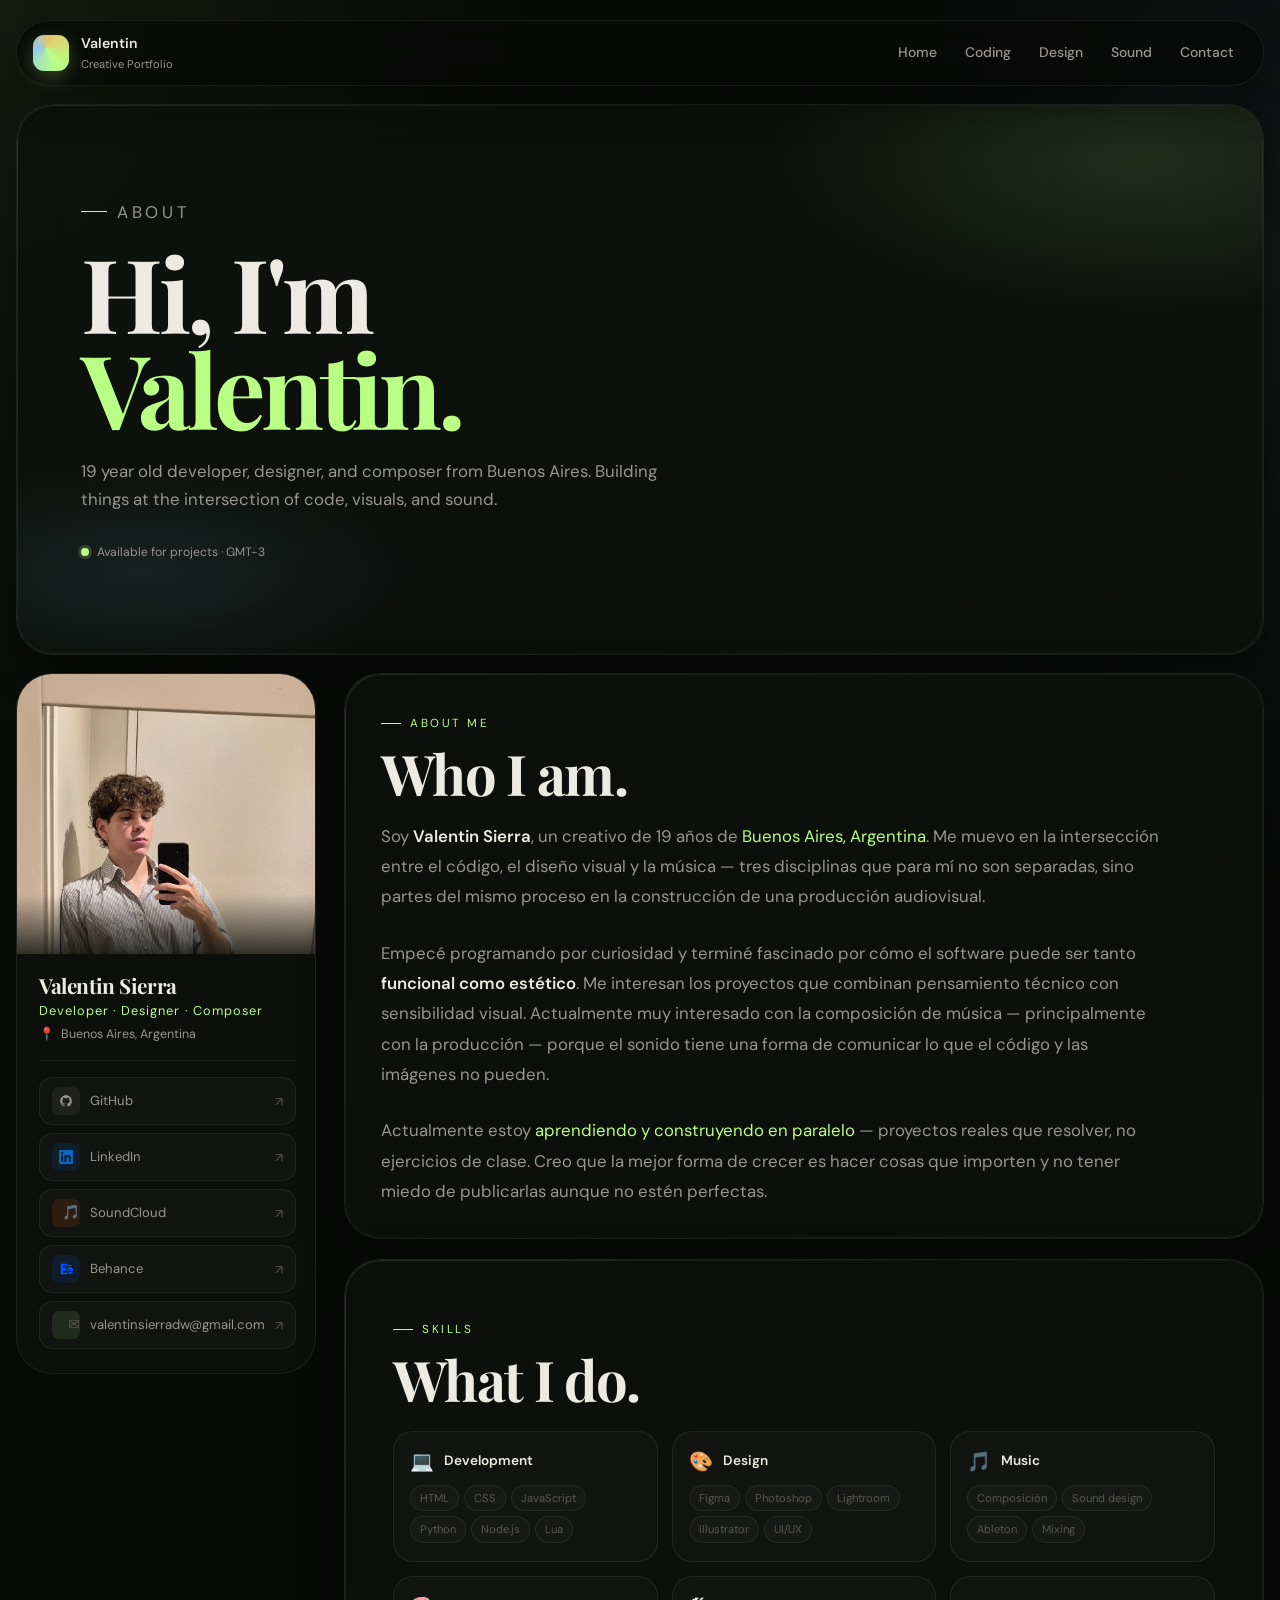
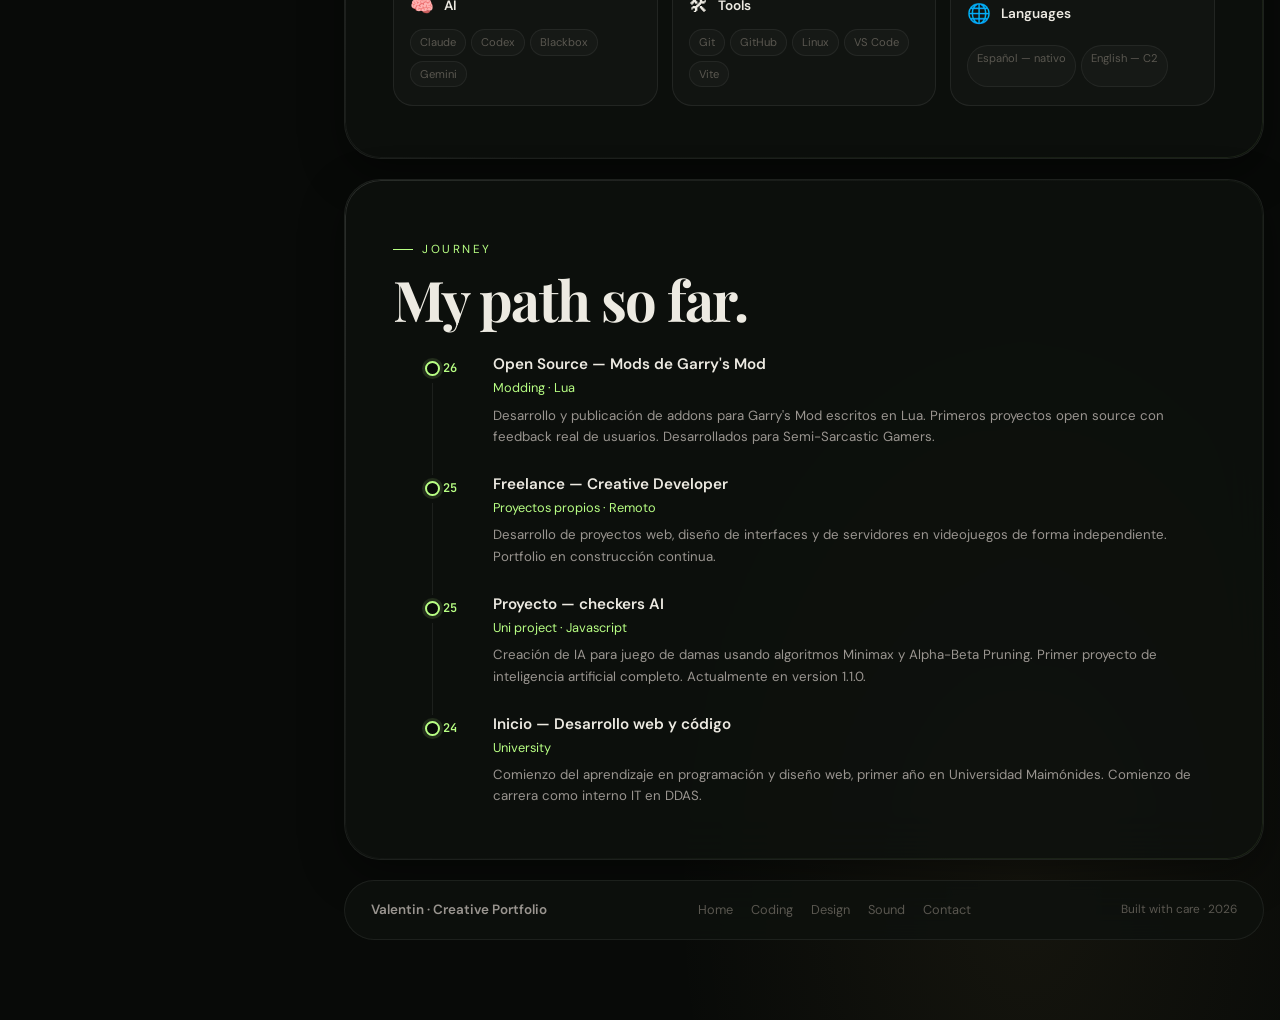
==== commit 5df3d9c2: "mejoras al about y design" ====
--- a/about.html
+++ b/about.html
@@ -467,7 +467,8 @@
             -->
                         <div class="avatar-placeholder">
                             <div class="avatar-placeholder-inner">
-                                <!-- ↓ Cambiá las iniciales por las tuyas -->
+                                <img src="./assets/images/avatar.jpg" alt="Foto de perfil de Valentin"
+                                    class="profile-real-img" />
                                 <div class="avatar-initials">VS</div>
                                 <span class="avatar-placeholder-text">avatar.jpg</span>
                             </div>
@@ -547,7 +548,7 @@
                                     <span style="font-size:0.9rem;">✉️</span>
                                 </div>
                                 <!-- ↓ REEMPLAZÁ con tu email -->
-                                valencinn@example.com
+                                valentinsierradw@gmail.com
                                 <span>↗</span>
                             </a>
                         </nav>
@@ -568,15 +569,16 @@
                         Soy <strong>Valentin Sierra</strong>, un creativo de 19 años de
                         <em>Buenos Aires, Argentina</em>. Me muevo en la intersección entre el código, el diseño
                         visual y la música — tres disciplinas que para mí no son separadas, sino partes del mismo
-                        proceso de construcción.
+                        proceso en la construcción de una producción audiovisual.
                     </p>
                     <br>
                     <!-- ↓ REEMPLAZÁ con más detalles sobre vos -->
                     <p class="bio-text">
                         Empecé programando por curiosidad y terminé fascinado por cómo el software puede ser tanto
                         <strong>funcional como estético</strong>. Me interesan los proyectos que combinan
-                        pensamiento técnico con sensibilidad visual. También compongo música — principalmente
-                        ambient y electrónica experimental — porque el sonido tiene una forma de comunicar lo que
+                        pensamiento técnico con sensibilidad visual. Actualmente muy interesado con la composición de
+                        música — principalmente
+                        con la producción — porque el sonido tiene una forma de comunicar lo que
                         el código y las imágenes no pueden.
                     </p>
                     <br>
@@ -644,13 +646,13 @@
                         <div class="skill-block">
                             <div class="skill-block-header">
                                 <span class="skill-emoji">🧠</span>
-                                <span class="skill-block-title">AI & Algorithms</span>
+                                <span class="skill-block-title">AI</span>
                             </div>
                             <div class="skill-tags">
-                                <span class="skill-tag">Minimax</span>
-                                <span class="skill-tag">Alpha-Beta</span>
-                                <span class="skill-tag">Game AI</span>
-                                <span class="skill-tag">Python</span>
+                                <span class="skill-tag">Claude</span>
+                                <span class="skill-tag">Codex</span>
+                                <span class="skill-tag">Blackbox</span>
+                                <span class="skill-tag">Gemini</span>
                             </div>
                         </div>
 
@@ -676,7 +678,7 @@
                             <div class="skill-tags">
                                 <!-- ↓ REEMPLAZÁ con tus idiomas reales y niveles -->
                                 <span class="skill-tag">Español — nativo</span>
-                                <span class="skill-tag">English — B2</span>
+                                <span class="skill-tag">English — C2</span>
                                 <!-- Ejemplo: <span class="skill-tag">Italiano — A1</span> -->
                             </div>
                         </div>
@@ -701,7 +703,23 @@
 
                         <!-- Ítem más reciente primero -->
                         <div class="timeline-item">
-                            <span class="timeline-year">2025</span>
+                            <span class="timeline-year">26</span>
+                            <div class="timeline-dot"></div>
+                            <div class="timeline-content">
+                                <!-- ↓ REEMPLAZÁ con tu rol real -->
+                                <span class="timeline-role">Open Source — Mods de Garry's Mod</span>
+                                <span class="timeline-org">Modding · Lua</span>
+                                <p class="timeline-desc">
+                                    <!-- ↓ REEMPLAZÁ con tu descripción -->
+                                    Desarrollo y publicación de addons para Garry's Mod escritos en Lua. Primeros
+                                    proyectos
+                                    open source con feedback real de usuarios. Desarrollados para Semi-Sarcastic Gamers.
+                                </p>
+                            </div>
+                        </div>
+
+                        <div class="timeline-item">
+                            <span class="timeline-year">25</span>
                             <div class="timeline-dot"></div>
                             <div class="timeline-content">
                                 <!-- ↓ REEMPLAZÁ con tu rol/actividad actual -->
@@ -710,56 +728,42 @@
                                 <span class="timeline-org">Proyectos propios · Remoto</span>
                                 <!-- ↓ REEMPLAZÁ con tu descripción -->
                                 <p class="timeline-desc">
-                                    Desarrollo de proyectos web, diseño de interfaces y composición musical de forma
+                                    Desarrollo de proyectos web, diseño de interfaces y de servidores en videojuegos de
+                                    forma
                                     independiente. Portfolio en construcción continua.
                                 </p>
                             </div>
                         </div>
 
+
                         <div class="timeline-item">
-                            <span class="timeline-year">2024</span>
-                            <div class="timeline-dot"></div>
-                            <div class="timeline-content">
-                                <!-- ↓ REEMPLAZÁ con tu rol real -->
-                                <span class="timeline-role">Open Source — Mods de Garry's Mod</span>
-                                <span class="timeline-org">GitHub · @Valencinn</span>
-                                <p class="timeline-desc">
-                                    <!-- ↓ REEMPLAZÁ con tu descripción -->
-                                    Desarrollo y publicación de addons para Garry's Mod escritos en Lua. Primeros
-                                    proyectos
-                                    open source con feedback real de usuarios.
-                                </p>
-                            </div>
-                        </div>
-
-                        <div class="timeline-item">
-                            <span class="timeline-year">2024</span>
+                            <span class="timeline-year">25</span>
                             <div class="timeline-dot"></div>
                             <div class="timeline-content">
                                 <!-- ↓ REEMPLAZÁ -->
-                                <span class="timeline-role">Proyecto — checkers.ai</span>
-                                <span class="timeline-org">Personal · Python</span>
+                                <span class="timeline-role">Proyecto — checkers AI</span>
+                                <span class="timeline-org">Uni project · Javascript</span>
                                 <p class="timeline-desc">
                                     <!-- ↓ REEMPLAZÁ -->
-                                    Implementación de IA para juego de damas usando algoritmos Minimax y Alpha-Beta
+                                    Creación de IA para juego de damas usando algoritmos Minimax y Alpha-Beta
                                     Pruning.
-                                    Primer proyecto de inteligencia artificial completo.
+                                    Primer proyecto de inteligencia artificial completo. Actualmente en version 1.1.0.
                                 </p>
                             </div>
                         </div>
 
                         <div class="timeline-item">
-                            <span class="timeline-year">2023</span>
+                            <span class="timeline-year">24</span>
                             <div class="timeline-dot"></div>
                             <div class="timeline-content">
                                 <!-- ↓ REEMPLAZÁ -->
                                 <span class="timeline-role">Inicio — Desarrollo web y código</span>
-                                <span class="timeline-org">Self-taught · Online</span>
+                                <span class="timeline-org">University</span>
                                 <p class="timeline-desc">
                                     <!-- ↓ REEMPLAZÁ con cómo empezaste -->
-                                    Comienzo del aprendizaje autodidacta en programación, diseño web y producción
-                                    musical.
-                                    Primeros proyectos personales publicados en GitHub.
+                                    Comienzo del aprendizaje en programación y diseño web, primer año en Universidad
+                                    Maimónides.
+                                    Comienzo de carrera como interno IT en DDAS.
                                 </p>
                             </div>
                         </div>
@@ -772,45 +776,20 @@
                     </div>
                 </section>
 
-                <!-- CTA -->
-                <section class="section glass" aria-label="Contact CTA">
-                    <div class="about-cta" data-reveal>
-                        <div>
-                            <p class="section-label">Let's work together</p>
-                            <h2 class="section-title" style="font-size:clamp(1.6rem,3vw,2.4rem);margin-bottom:10px;">
-                                Got something in mind?
-                            </h2>
-                            <p style="color:var(--text-muted);max-width:48ch;line-height:1.7;font-size:0.95rem;">
-                                <!-- ↓ REEMPLAZÁ con tu mensaje de CTA -->
-                                Abierto a proyectos freelance, colaboraciones creativas y trabajo part-time.
-                                Respondo en menos de 48 horas.
-                            </p>
-                        </div>
-                        <div style="display:flex;flex-direction:column;gap:10px;align-items:flex-start;">
-                            <a class="btn btn-primary" href="contact.html">Contact me →</a>
-                            <a class="btn btn-ghost" href="https://github.com/Valencinn" target="_blank"
-                                rel="noopener">GitHub ↗</a>
-                        </div>
-                    </div>
-                </section>
+                <!-- ── Footer ── -->
+                <footer class="site-footer">
+                    <span class="footer-brand">Valentin · Creative Portfolio</span>
+                    <nav class="footer-nav" aria-label="Footer">
+                        <a href="index.html">Home</a>
+                        <a href="coding.html">Coding</a>
+                        <a href="design.html">Design</a>
+                        <a href="sound.html">Sound</a>
+                        <a href="contact.html">Contact</a>
+                    </nav>
+                    <p class="footer-note">Built with care · <span data-year></span></p>
+                </footer>
 
             </div>
-        </div>
-
-        <!-- ── Footer ── -->
-        <footer class="site-footer">
-            <span class="footer-brand">Valentin · Creative Portfolio</span>
-            <nav class="footer-nav" aria-label="Footer">
-                <a href="index.html">Home</a>
-                <a href="coding.html">Coding</a>
-                <a href="design.html">Design</a>
-                <a href="sound.html">Sound</a>
-                <a href="contact.html">Contact</a>
-            </nav>
-            <p class="footer-note">Built with care · <span data-year></span></p>
-        </footer>
-
-    </div>
 </body>
 
 </html>
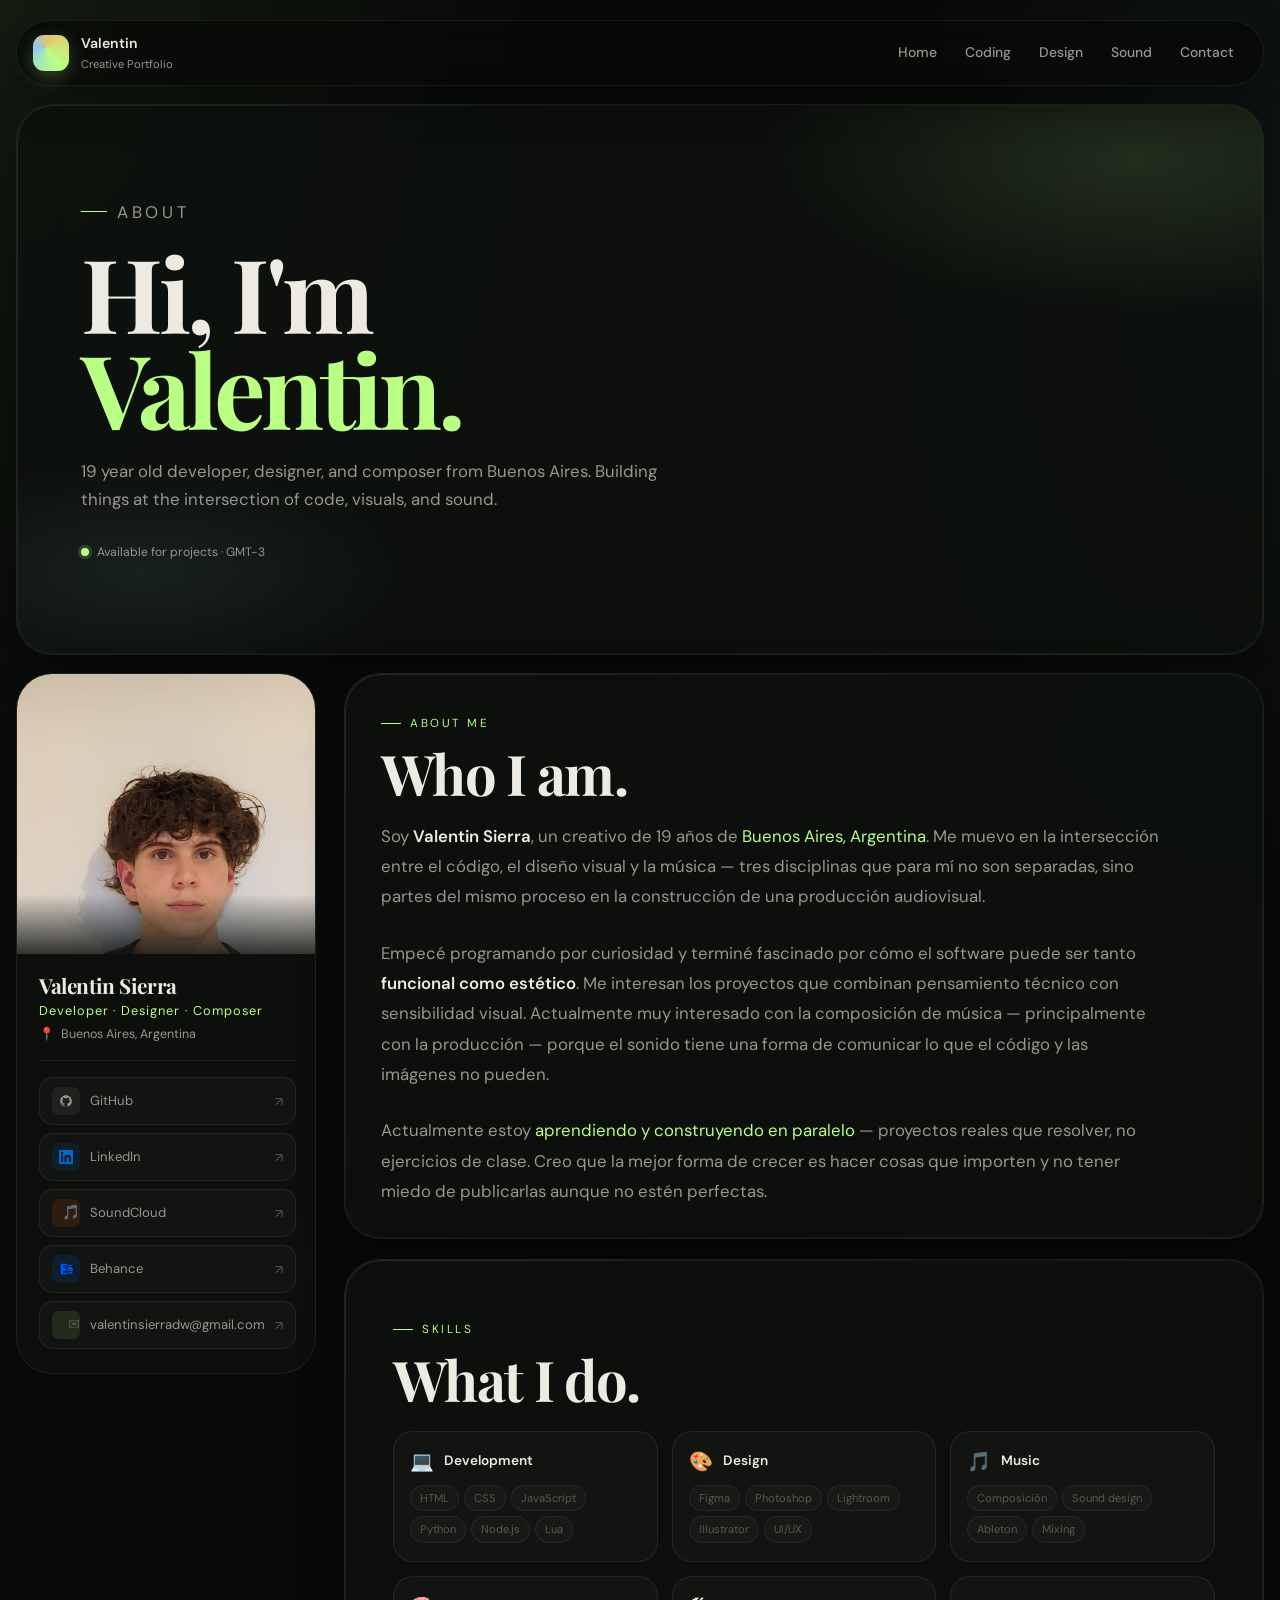
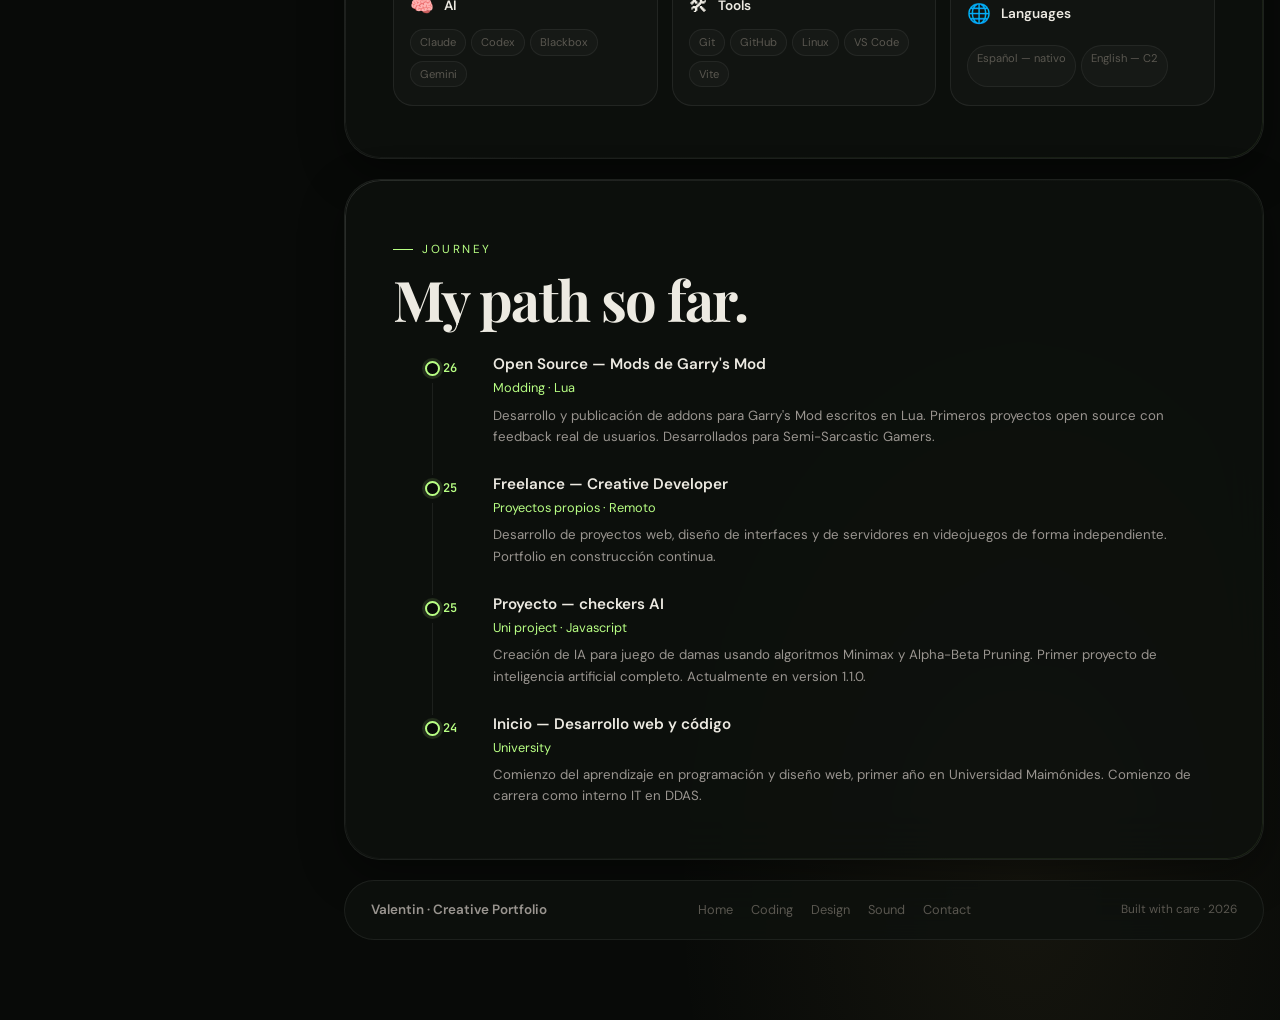
==== commit ad9339e1: "avatar" ====
--- a/about.html
+++ b/about.html
@@ -467,7 +467,7 @@
             -->
                         <div class="avatar-placeholder">
                             <div class="avatar-placeholder-inner">
-                                <img src="./assets/images/avatar.jpg" alt="Foto de perfil de Valentin"
+                                <img src="./assets/images/avatar.jpeg" alt="Foto de perfil de Valentin"
                                     class="profile-real-img" />
                                 <div class="avatar-initials">VS</div>
                                 <span class="avatar-placeholder-text">avatar.jpg</span>
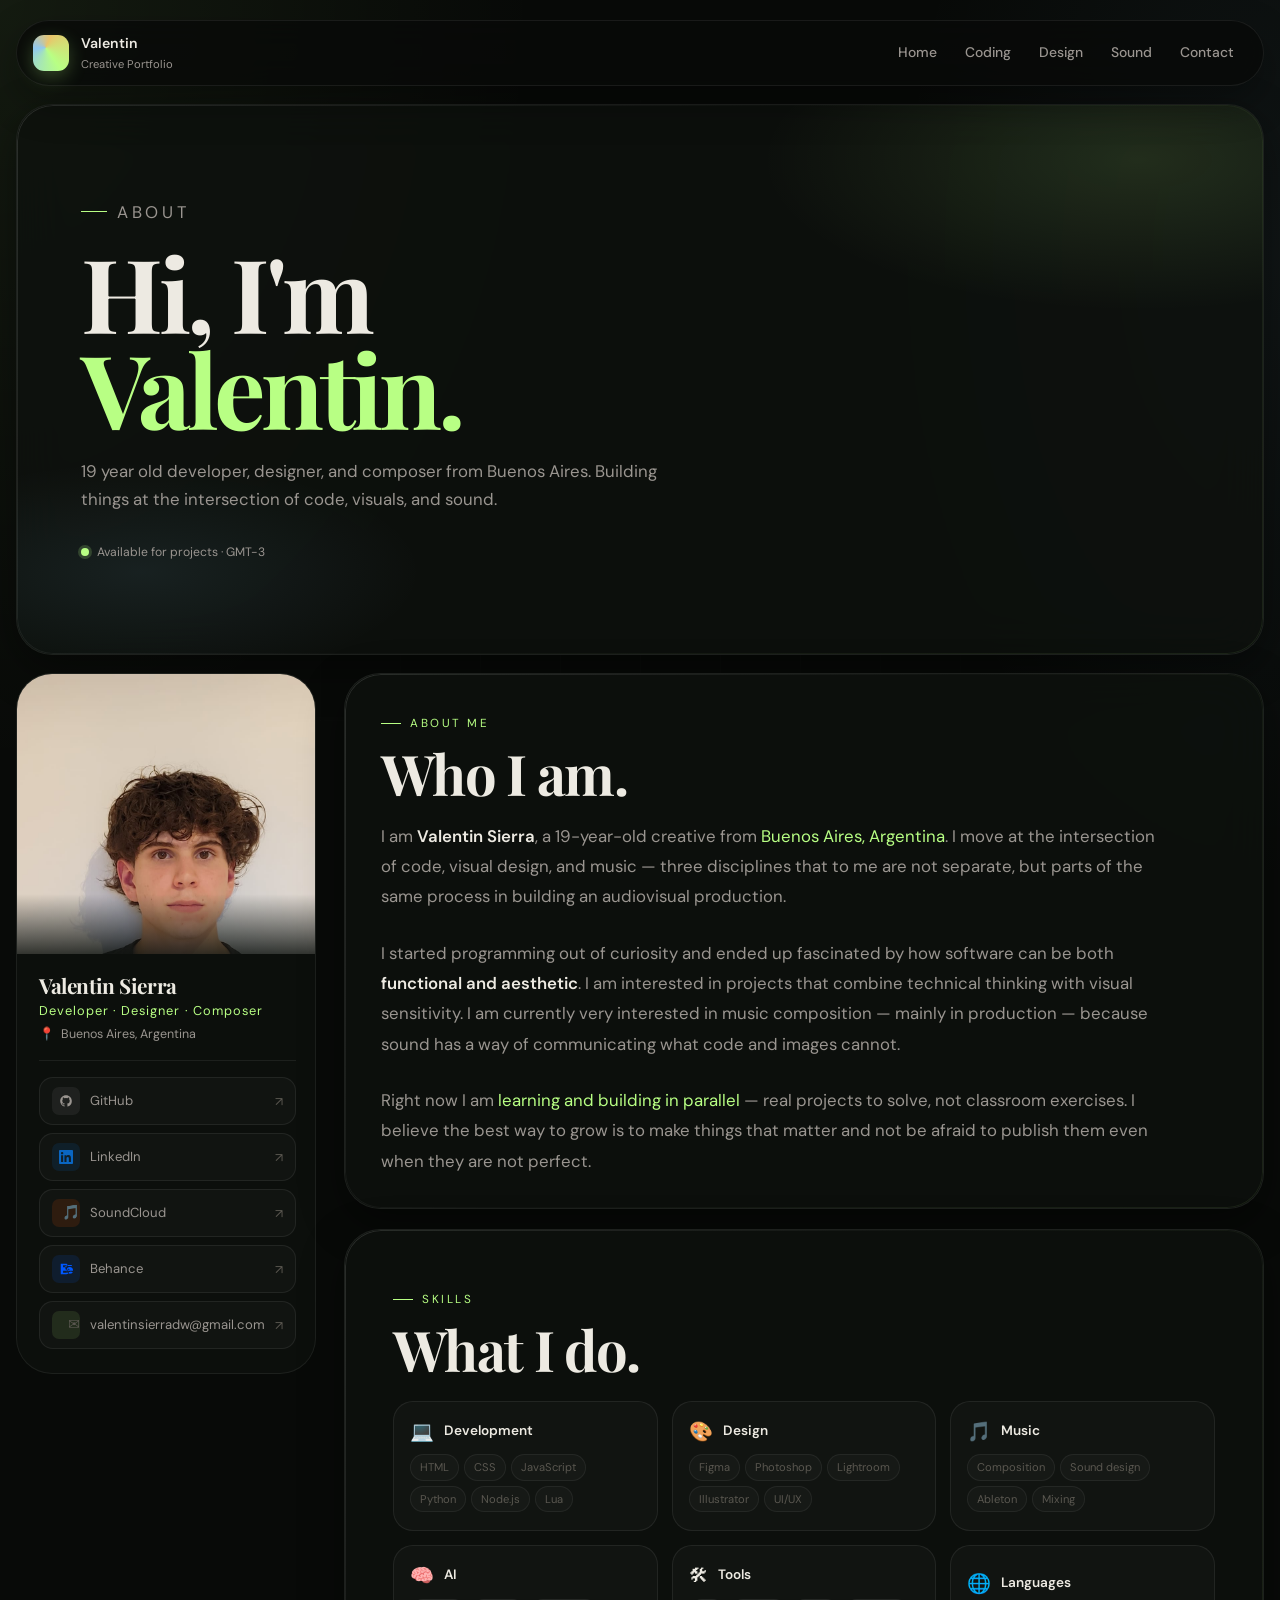
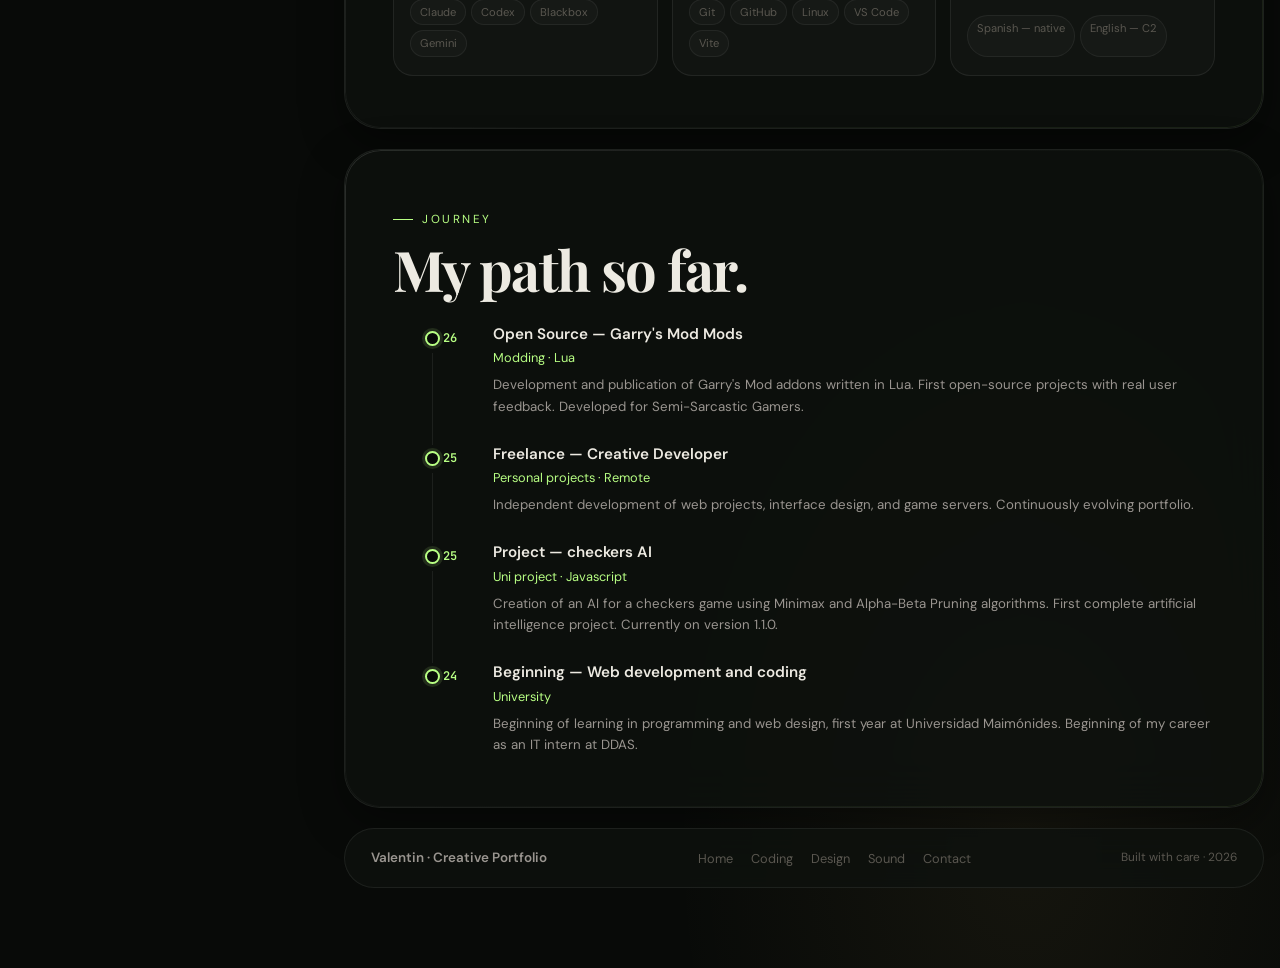
==== commit 4dfd8bd1: "language" ====
--- a/about.html
+++ b/about.html
@@ -4,9 +4,9 @@
 <head>
     <meta charset="UTF-8">
     <meta name="viewport" content="width=device-width, initial-scale=1.0">
-    <!-- ↓ REEMPLAZÁ con tu nombre y descripción real -->
+    <!-- ↓ REPLACE with your real name and description -->
     <meta name="description"
-        content="Valentin Sierra — Desarrollador creativo, diseñador y compositor. Buenos Aires, Argentina.">
+        content="Valentin Sierra — Creative developer, designer, and composer. Buenos Aires, Argentina.">
     <title>About — Valentin</title>
     <link rel="preconnect" href="https://fonts.googleapis.com">
     <link rel="preconnect" href="https://fonts.gstatic.com" crossorigin>
@@ -37,7 +37,7 @@
             overflow: hidden;
             position: sticky;
             top: 90px;
-            /* queda fija mientras scrolleás */
+            /* stays fixed while you scroll */
         }
 
         .profile-avatar-wrap {
@@ -53,19 +53,19 @@
 
         /*
       ════════════════════════════════════════════════════
-      FOTO DE PERFIL — CÓMO AGREGAR
+      PROFILE PHOTO — HOW TO ADD
       ════════════════════════════════════════════════════
-      1. Guardá tu foto en: ./assets/images/avatar.jpg
-         (recomendado: cuadrada o casi cuadrada, mínimo 400x400px)
-
-      2. Reemplazá el bloque .avatar-placeholder con:
+      1. Save your photo in: ./assets/images/avatar.jpg
+         (recommended: square or nearly square, minimum 400x400px)
+
+      2. Replace the .avatar-placeholder block with:
          <img
            src="./assets/images/avatar.jpg"
-           alt="Foto de perfil de Valentin"
+           alt="Valentin profile photo"
            class="profile-real-img"
          />
 
-      3. El CSS .profile-real-img ya está definido abajo.
+      3. The .profile-real-img CSS is already defined below.
       ════════════════════════════════════════════════════
     */
         .profile-real-img {
@@ -426,12 +426,12 @@
             <div style="position:relative;z-index:1;max-width:70ch;">
                 <p class="hero-eyebrow">About</p>
                 <h1 data-reveal>
-                    <!-- ↓ REEMPLAZÁ con tu nombre real -->
+                    <!-- ↓ REPLACE with your real name -->
                     Hi, I'm<br><em style="font-style:normal;color:var(--lime);">Valentin.</em>
                 </h1>
                 <p data-reveal data-delay="1"
                     style="font-size:1.05rem;color:var(--text-muted);max-width:52ch;line-height:1.7;margin-top:16px;">
-                    <!-- ↓ REEMPLAZÁ con tu tagline personal -->
+                    <!-- ↓ REPLACE with your personal tagline -->
                     19 year old developer, designer, and composer from Buenos Aires.
                     Building things at the intersection of code, visuals, and sound.
                 </p>
@@ -452,22 +452,22 @@
                     <div class="profile-avatar-wrap">
                         <!--
               ════════════════════════════════════════════════════
-              FOTO DE PERFIL — REEMPLAZAR
+              PROFILE PHOTO — REPLACE
               ════════════════════════════════════════════════════
-              Opción A (con imagen real) — reemplazá el bloque
+              Option A (with a real image) — replace the block
               .avatar-placeholder con:
 
               <img
                 src="./assets/images/avatar.jpg"
-                alt="Foto de perfil de Valentin Sierra"
+                alt="Valentin Sierra profile photo"
                 class="profile-real-img"
               />
 
-              Opción B — Placeholder (activo ahora):
+              Option B — Placeholder (currently active):
             -->
                         <div class="avatar-placeholder">
                             <div class="avatar-placeholder-inner">
-                                <img src="./assets/images/avatar.jpeg" alt="Foto de perfil de Valentin"
+                                <img src="./assets/images/avatar.jpeg" alt="Valentin profile photo"
                                     class="profile-real-img" />
                                 <div class="avatar-initials">VS</div>
                                 <span class="avatar-placeholder-text">avatar.jpg</span>
@@ -480,11 +480,11 @@
 
                     <div class="profile-info">
                         <div class="profile-name-block">
-                            <!-- ↓ REEMPLAZÁ con tu nombre completo -->
+                            <!-- ↓ REPLACE with your full name -->
                             <h2 class="profile-name">Valentin Sierra</h2>
-                            <!-- ↓ REEMPLAZÁ con tu título o rol -->
+                            <!-- ↓ REPLACE with your title or role -->
                             <span class="profile-title">Developer · Designer · Composer</span>
-                            <!-- ↓ REEMPLAZÁ con tu ciudad/país -->
+                            <!-- ↓ REPLACE with your city/country -->
                             <span class="profile-location">
                                 <span>📍</span> Buenos Aires, Argentina
                             </span>
@@ -493,7 +493,7 @@
                         <div class="profile-divider"></div>
 
                         <nav class="profile-links" aria-label="Social links">
-                            <!-- ↓ REEMPLAZÁ cada href con tus links reales -->
+                            <!-- ↓ REPLACE each href with your real links -->
                             <a class="profile-link" href="https://github.com/Valencinn" target="_blank" rel="noopener">
                                 <div class="profile-link-icon" style="background:rgba(255,255,255,0.06);">
                                     <svg width="14" height="14" viewBox="0 0 24 24" fill="currentColor">
@@ -527,10 +527,10 @@
                             </a>
 
                             <!--
-                ↓ REEMPLAZÁ el href con tu Behance real
-                Si no tenés Behance todavía, podés borrar este bloque.
+                ↓ REPLACE the href with your real Behance
+                If you do not have Behance yet, you can delete this block.
               -->
-                            <a class="profile-link" href="https://www.behance.net/TU-USUARIO" target="_blank"
+                            <a class="profile-link" href="https://www.behance.net/valencinn" target="_blank"
                                 rel="noopener">
                                 <div class="profile-link-icon" style="background:rgba(0,90,255,0.12);">
                                     <svg width="14" height="14" viewBox="0 0 24 24" fill="#0057ff">
@@ -542,12 +542,12 @@
                                 <span>↗</span>
                             </a>
 
-                            <!-- ↓ REEMPLAZÁ con tu email real -->
-                            <a class="profile-link" href="mailto:valencinn@example.com">
+                            <!-- ↓ REPLACE with your real email -->
+                            <a class="profile-link" href="mailto:valentinsierradw@gmail.com">
                                 <div class="profile-link-icon" style="background:rgba(184,255,132,0.1);">
                                     <span style="font-size:0.9rem;">✉️</span>
                                 </div>
-                                <!-- ↓ REEMPLAZÁ con tu email -->
+                                <!-- ↓ REPLACE with your email -->
                                 valentinsierradw@gmail.com
                                 <span>↗</span>
                             </a>
@@ -564,29 +564,29 @@
                     <p class="section-label">About me</p>
                     <h2 class="section-title" style="margin-bottom:20px;">Who I am.</h2>
 
-                    <!-- ↓ REEMPLAZÁ todo este párrafo con tu bio real -->
+                    <!-- ↓ REPLACE this entire paragraph with your real bio -->
                     <p class="bio-text">
-                        Soy <strong>Valentin Sierra</strong>, un creativo de 19 años de
-                        <em>Buenos Aires, Argentina</em>. Me muevo en la intersección entre el código, el diseño
-                        visual y la música — tres disciplinas que para mí no son separadas, sino partes del mismo
-                        proceso en la construcción de una producción audiovisual.
+                        I am <strong>Valentin Sierra</strong>, a 19-year-old creative from
+                        <em>Buenos Aires, Argentina</em>. I move at the intersection of code, visual
+                        design, and music — three disciplines that to me are not separate, but parts of the same
+                        process in building an audiovisual production.
                     </p>
                     <br>
-                    <!-- ↓ REEMPLAZÁ con más detalles sobre vos -->
+                    <!-- ↓ REPLACE with more details about yourself -->
                     <p class="bio-text">
-                        Empecé programando por curiosidad y terminé fascinado por cómo el software puede ser tanto
-                        <strong>funcional como estético</strong>. Me interesan los proyectos que combinan
-                        pensamiento técnico con sensibilidad visual. Actualmente muy interesado con la composición de
-                        música — principalmente
-                        con la producción — porque el sonido tiene una forma de comunicar lo que
-                        el código y las imágenes no pueden.
+                        I started programming out of curiosity and ended up fascinated by how software can be both
+                        <strong>functional and aesthetic</strong>. I am interested in projects that combine
+                        technical thinking with visual sensitivity. I am currently very interested in music composition —
+                        mainly
+                        in production — because sound has a way of communicating what
+                        code and images cannot.
                     </p>
                     <br>
-                    <!-- ↓ REEMPLAZÁ con tus valores o forma de trabajar -->
+                    <!-- ↓ REPLACE with your values or way of working -->
                     <p class="bio-text">
-                        Actualmente estoy <em>aprendiendo y construyendo en paralelo</em> — proyectos reales que
-                        resolver, no ejercicios de clase. Creo que la mejor forma de crecer es hacer cosas que
-                        importen y no tener miedo de publicarlas aunque no estén perfectas.
+                        Right now I am <em>learning and building in parallel</em> — real projects to
+                        solve, not classroom exercises. I believe the best way to grow is to make things that
+                        matter and not be afraid to publish them even when they are not perfect.
                     </p>
                 </section>
 
@@ -597,7 +597,7 @@
 
                     <div class="skills-grid">
 
-                        <!-- ↓ REEMPLAZÁ los tags con tus habilidades reales -->
+                        <!-- ↓ REPLACE the tags with your real skills -->
                         <div class="skill-block">
                             <div class="skill-block-header">
                                 <span class="skill-emoji">💻</span>
@@ -610,7 +610,7 @@
                                 <span class="skill-tag">Python</span>
                                 <span class="skill-tag">Node.js</span>
                                 <span class="skill-tag">Lua</span>
-                                <!-- ↓ Agregá o quitá tags según tus habilidades -->
+                                <!-- ↓ Add or remove tags according to your skills -->
                             </div>
                         </div>
 
@@ -625,7 +625,7 @@
                                 <span class="skill-tag">Lightroom</span>
                                 <span class="skill-tag">Illustrator</span>
                                 <span class="skill-tag">UI/UX</span>
-                                <!-- ↓ Agregá o quitá tags según tus herramientas -->
+                                <!-- ↓ Add or remove tags according to your tools -->
                             </div>
                         </div>
 
@@ -635,11 +635,11 @@
                                 <span class="skill-block-title">Music</span>
                             </div>
                             <div class="skill-tags">
-                                <span class="skill-tag">Composición</span>
+                                <span class="skill-tag">Composition</span>
                                 <span class="skill-tag">Sound design</span>
                                 <span class="skill-tag">Ableton</span>
                                 <span class="skill-tag">Mixing</span>
-                                <!-- ↓ Agregá o quitá tags según tu experiencia musical -->
+                                <!-- ↓ Add or remove tags according to your musical experience -->
                             </div>
                         </div>
 
@@ -676,10 +676,10 @@
                                 <span class="skill-block-title">Languages</span>
                             </div>
                             <div class="skill-tags">
-                                <!-- ↓ REEMPLAZÁ con tus idiomas reales y niveles -->
-                                <span class="skill-tag">Español — nativo</span>
+                                <!-- ↓ REPLACE with your real languages and levels -->
+                                <span class="skill-tag">Spanish — native</span>
                                 <span class="skill-tag">English — C2</span>
-                                <!-- Ejemplo: <span class="skill-tag">Italiano — A1</span> -->
+                                <!-- Example: <span class="skill-tag">Italian — A1</span> -->
                             </div>
                         </div>
 
@@ -695,25 +695,25 @@
 
                         <!--
               ════════════════════════════════════════════════════
-              TIMELINE — REEMPLAZAR CON TU RECORRIDO REAL
-              Agregá, quitá o modificá los ítems según tu historia.
-              Cada item tiene: año, rol, organización, descripción.
+              TIMELINE — REPLACE WITH YOUR REAL JOURNEY
+              Add, remove, or modify the items according to your story.
+              Each item has: year, role, organization, description.
               ════════════════════════════════════════════════════
             -->
 
-                        <!-- Ítem más reciente primero -->
+                        <!-- Most recent item first -->
                         <div class="timeline-item">
                             <span class="timeline-year">26</span>
                             <div class="timeline-dot"></div>
                             <div class="timeline-content">
-                                <!-- ↓ REEMPLAZÁ con tu rol real -->
-                                <span class="timeline-role">Open Source — Mods de Garry's Mod</span>
+                                <!-- ↓ REPLACE with your real role -->
+                                <span class="timeline-role">Open Source — Garry's Mod Mods</span>
                                 <span class="timeline-org">Modding · Lua</span>
                                 <p class="timeline-desc">
-                                    <!-- ↓ REEMPLAZÁ con tu descripción -->
-                                    Desarrollo y publicación de addons para Garry's Mod escritos en Lua. Primeros
-                                    proyectos
-                                    open source con feedback real de usuarios. Desarrollados para Semi-Sarcastic Gamers.
+                                    <!-- ↓ REPLACE with your description -->
+                                    Development and publication of Garry's Mod addons written in Lua. First
+                                    open-source projects
+                                    with real user feedback. Developed for Semi-Sarcastic Gamers.
                                 </p>
                             </div>
                         </div>
@@ -722,15 +722,14 @@
                             <span class="timeline-year">25</span>
                             <div class="timeline-dot"></div>
                             <div class="timeline-content">
-                                <!-- ↓ REEMPLAZÁ con tu rol/actividad actual -->
+                                <!-- ↓ REPLACE with your current role/activity -->
                                 <span class="timeline-role">Freelance — Creative Developer</span>
-                                <!-- ↓ REEMPLAZÁ con el nombre de la org/proyecto o "Personal" -->
-                                <span class="timeline-org">Proyectos propios · Remoto</span>
-                                <!-- ↓ REEMPLAZÁ con tu descripción -->
+                                <!-- ↓ REPLACE with the name of the org/project or "Personal" -->
+                                <span class="timeline-org">Personal projects · Remote</span>
+                                <!-- ↓ REPLACE with your description -->
                                 <p class="timeline-desc">
-                                    Desarrollo de proyectos web, diseño de interfaces y de servidores en videojuegos de
-                                    forma
-                                    independiente. Portfolio en construcción continua.
+                                    Independent development of web projects, interface design, and game servers.
+                                    Continuously evolving portfolio.
                                 </p>
                             </div>
                         </div>
@@ -740,14 +739,14 @@
                             <span class="timeline-year">25</span>
                             <div class="timeline-dot"></div>
                             <div class="timeline-content">
-                                <!-- ↓ REEMPLAZÁ -->
-                                <span class="timeline-role">Proyecto — checkers AI</span>
+                                <!-- ↓ REPLACE -->
+                                <span class="timeline-role">Project — checkers AI</span>
                                 <span class="timeline-org">Uni project · Javascript</span>
                                 <p class="timeline-desc">
-                                    <!-- ↓ REEMPLAZÁ -->
-                                    Creación de IA para juego de damas usando algoritmos Minimax y Alpha-Beta
-                                    Pruning.
-                                    Primer proyecto de inteligencia artificial completo. Actualmente en version 1.1.0.
+                                    <!-- ↓ REPLACE -->
+                                    Creation of an AI for a checkers game using Minimax and Alpha-Beta
+                                    Pruning algorithms.
+                                    First complete artificial intelligence project. Currently on version 1.1.0.
                                 </p>
                             </div>
                         </div>
@@ -756,21 +755,21 @@
                             <span class="timeline-year">24</span>
                             <div class="timeline-dot"></div>
                             <div class="timeline-content">
-                                <!-- ↓ REEMPLAZÁ -->
-                                <span class="timeline-role">Inicio — Desarrollo web y código</span>
+                                <!-- ↓ REPLACE -->
+                                <span class="timeline-role">Beginning — Web development and coding</span>
                                 <span class="timeline-org">University</span>
                                 <p class="timeline-desc">
-                                    <!-- ↓ REEMPLAZÁ con cómo empezaste -->
-                                    Comienzo del aprendizaje en programación y diseño web, primer año en Universidad
+                                    <!-- ↓ REPLACE with how you got started -->
+                                    Beginning of learning in programming and web design, first year at Universidad
                                     Maimónides.
-                                    Comienzo de carrera como interno IT en DDAS.
+                                    Beginning of my career as an IT intern at DDAS.
                                 </p>
                             </div>
                         </div>
 
                         <!--
-              ↓ AGREGÁ más ítems si tenés más historia.
-              Copiá el bloque de arriba y modificalo.
+              ↓ ADD more items if you have more history.
+              Copy the block above and modify it.
             -->
 
                     </div>
@@ -792,4 +791,4 @@
             </div>
 </body>
 
-</html>+</html>
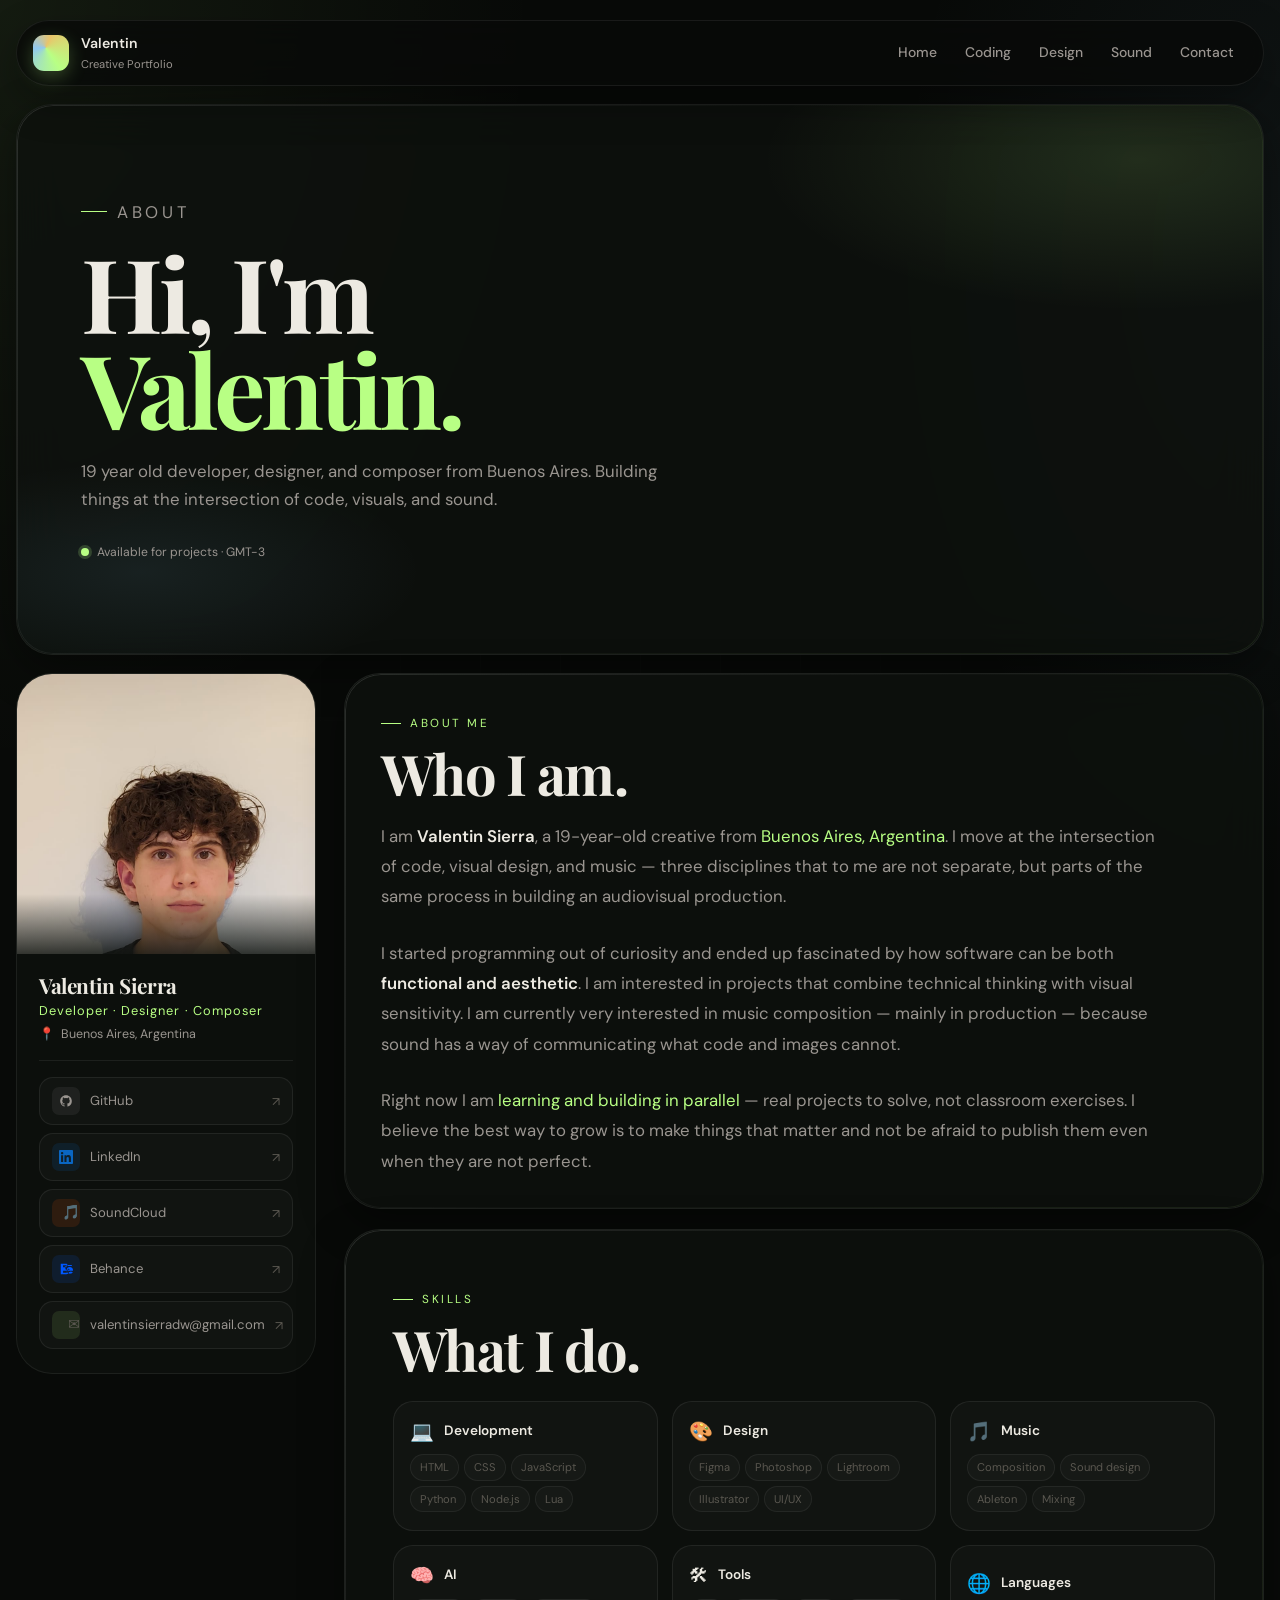
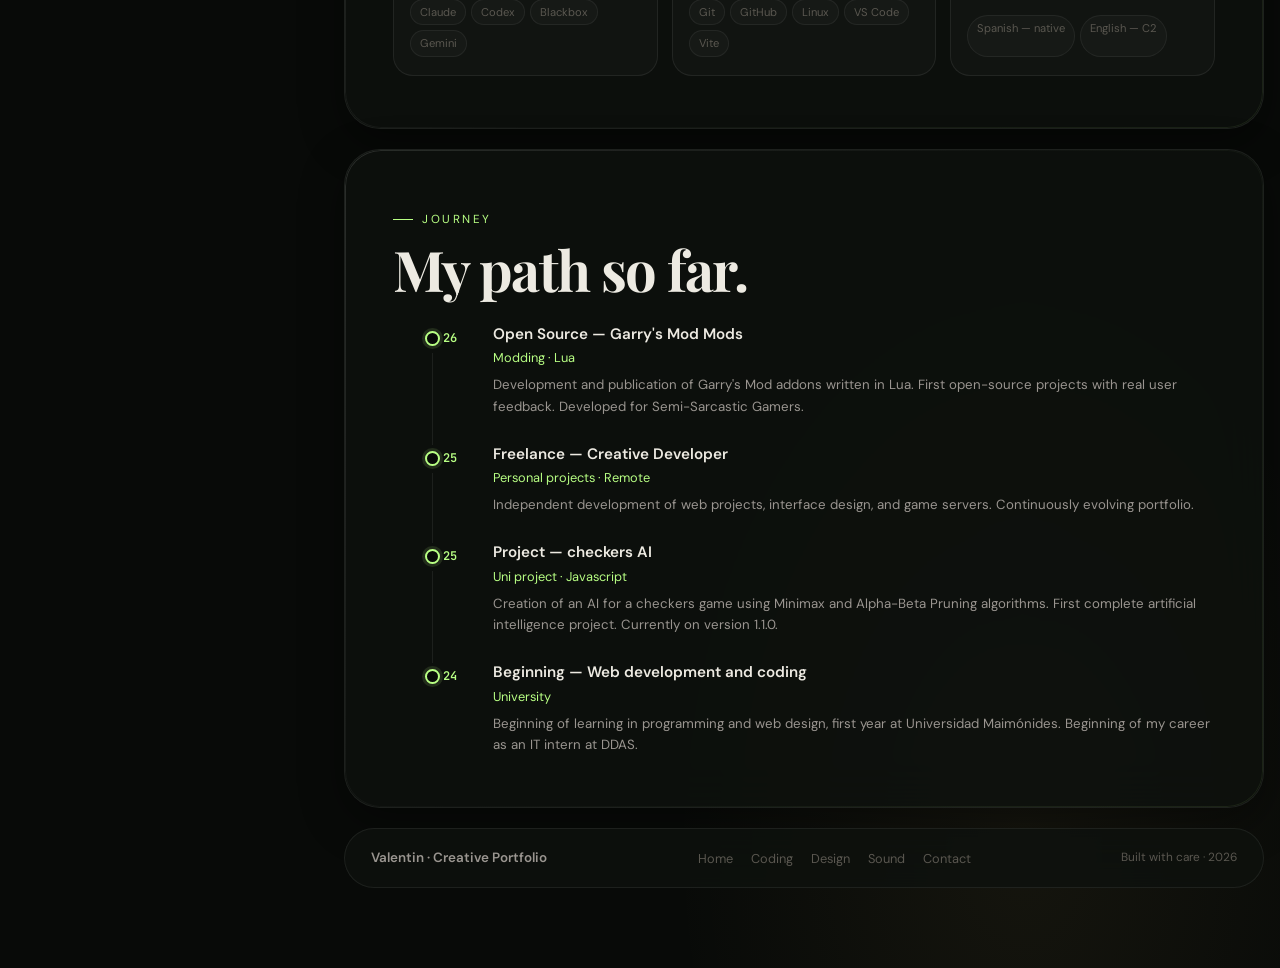
==== commit 1f521ee7: "responsiveness" ====
--- a/about.html
+++ b/about.html
@@ -24,7 +24,7 @@
         /* ── Profile layout ── */
         .about-layout {
             display: grid;
-            grid-template-columns: 300px 1fr;
+            grid-template-columns: minmax(260px, 300px) minmax(0, 1fr);
             gap: 28px;
             align-items: start;
         }
@@ -169,6 +169,7 @@
             font-size: 0.82rem;
             color: var(--text-muted);
             background: var(--surface-lo);
+            min-width: 0;
             transition: all var(--t-fast);
         }
 
@@ -226,7 +227,7 @@
         /* ── Skills ── */
         .skills-grid {
             display: grid;
-            grid-template-columns: repeat(3, 1fr);
+            grid-template-columns: repeat(3, minmax(0, 1fr));
             gap: 14px;
         }
 
@@ -284,7 +285,7 @@
 
         .timeline-item {
             display: grid;
-            grid-template-columns: 80px 1fr;
+            grid-template-columns: 80px minmax(0, 1fr);
             gap: 20px;
             padding-bottom: 28px;
             position: relative;
@@ -356,7 +357,7 @@
         /* ── CTA section ── */
         .about-cta {
             display: grid;
-            grid-template-columns: 1fr auto;
+            grid-template-columns: minmax(0, 1fr) auto;
             gap: 24px;
             align-items: center;
         }
@@ -364,7 +365,7 @@
         /* ── Responsive ── */
         @media (max-width: 1000px) {
             .about-layout {
-                grid-template-columns: 1fr;
+                grid-template-columns: minmax(0, 1fr);
             }
 
             .profile-card {
@@ -376,21 +377,40 @@
             }
 
             .skills-grid {
-                grid-template-columns: 1fr 1fr;
+                grid-template-columns: repeat(2, minmax(0, 1fr));
             }
         }
 
         @media (max-width: 640px) {
             .skills-grid {
-                grid-template-columns: 1fr;
+                grid-template-columns: minmax(0, 1fr);
             }
 
             .about-cta {
-                grid-template-columns: 1fr;
+                grid-template-columns: minmax(0, 1fr);
             }
 
             .bio-section {
                 padding: 24px 20px;
+            }
+
+            .timeline-item {
+                grid-template-columns: minmax(0, 1fr);
+                gap: 8px;
+                padding-left: 30px;
+            }
+
+            .timeline-item::before {
+                left: 6px;
+            }
+
+            .timeline-dot {
+                left: 0;
+            }
+
+            .timeline-year {
+                text-align: left;
+                padding: 0;
             }
         }
     </style>
--- a/assets/styles.css
+++ b/assets/styles.css
@@ -48,10 +48,14 @@
 
 html {
   scroll-behavior: smooth;
+  max-width: 100%;
+  overflow-x: hidden;
 }
 
 body {
   margin: 0;
+  max-width: 100%;
+  overflow-x: hidden;
 }
 
 h1,
@@ -76,6 +80,10 @@
   max-width: 100%;
 }
 
+img {
+  height: auto;
+}
+
 a {
   color: inherit;
   text-decoration: none;
@@ -86,6 +94,55 @@
   border: none;
   background: none;
   font: inherit;
+}
+
+/* ── Loading Screen ── */
+.loading-screen {
+  position: fixed;
+  inset: 0;
+  display: flex;
+  align-items: center;
+  justify-content: center;
+  background-color: var(--bg);
+  z-index: 99;
+  overflow: hidden;
+}
+
+.loader {
+  width: 60px;
+  height: 60px;
+  flex-shrink: 0;
+  transform-origin: center;
+  display: block;
+  backface-visibility: hidden;
+  -webkit-font-smoothing: antialiased;
+}
+
+.loader .track,
+.loader .progress {
+  fill: none;
+  stroke-width: 8;
+}
+
+.loader .track {
+  stroke: var(--surface-hi);
+}
+
+.loader .progress {
+  stroke: var(--lime);
+  stroke-linecap: round;
+  animation: spin 1.4s linear infinite;
+  will-change: transform;
+  transform-origin: 50% 50%;
+}
+
+@keyframes spin {
+  from {
+    transform: rotate(0deg);
+  }
+  to {
+    transform: rotate(360deg);
+  }
 }
 
 /* ── Base ── */
@@ -119,6 +176,7 @@
   position: relative;
   z-index: 1;
   width: min(1280px, calc(100% - 32px));
+  min-width: 0;
   margin: 0 auto;
   padding-block: 20px 80px;
   display: grid;
@@ -128,6 +186,7 @@
 /* ── Glass panel ── */
 .glass {
   position: relative;
+  min-width: 0;
   overflow: hidden;
   background: var(--surface);
   backdrop-filter: blur(24px);
@@ -179,6 +238,7 @@
   display: flex;
   align-items: center;
   gap: 12px;
+  min-width: 0;
 }
 
 .brand-mark {
@@ -194,6 +254,7 @@
 .brand-copy {
   display: grid;
   gap: 0;
+  min-width: 0;
 }
 
 .brand-copy strong {
@@ -209,7 +270,10 @@
 .site-nav {
   display: flex;
   align-items: center;
+  justify-content: flex-end;
+  flex-wrap: wrap;
   gap: 2px;
+  min-width: 0;
 }
 
 .nav-link {
@@ -218,6 +282,8 @@
   font-size: 0.87rem;
   font-weight: 500;
   color: var(--text-muted);
+  text-align: center;
+  white-space: nowrap;
   transition: color var(--t-fast), background var(--t-fast);
 }
 
@@ -234,11 +300,15 @@
 /* ── Hero (landing) ── */
 .page-hero {
   display: grid;
-  grid-template-columns: 1fr 300px;
+  grid-template-columns: minmax(0, 1fr) minmax(220px, 300px);
   gap: 32px;
   align-items: center;
   padding: clamp(44px, 7vw, 88px) clamp(32px, 5vw, 68px);
   min-height: min(62vh, 580px);
+}
+
+.hero-copy {
+  min-width: 0;
 }
 
 .hero-eyebrow {
@@ -267,6 +337,7 @@
   letter-spacing: -0.038em;
   line-height: 0.94;
   margin-bottom: 26px;
+  text-wrap: balance;
 }
 
 .hero-title em {
@@ -283,6 +354,7 @@
   max-width: 52ch;
   line-height: 1.72;
   margin-bottom: 34px;
+  overflow-wrap: anywhere;
 }
 
 .hero-actions {
@@ -384,11 +456,13 @@
 .btn {
   display: inline-flex;
   align-items: center;
+  justify-content: center;
   gap: 8px;
   padding: 13px 24px;
   border-radius: var(--r-pill);
   font-size: 0.9rem;
   font-weight: 600;
+  text-align: center;
   transition: transform var(--t-fast), box-shadow var(--t-fast), background var(--t-fast);
 }
 
@@ -420,7 +494,7 @@
 /* ── Stats strip ── */
 .stats-strip {
   display: grid;
-  grid-template-columns: repeat(4, 1fr);
+  grid-template-columns: repeat(4, minmax(0, 1fr));
   gap: 1px;
   background: var(--line);
   border-radius: var(--r-xl);
@@ -482,11 +556,12 @@
   font-weight: 700;
   letter-spacing: -0.03em;
   line-height: 1;
+  text-wrap: balance;
 }
 
 .section-header {
   display: grid;
-  grid-template-columns: 1fr auto;
+  grid-template-columns: minmax(0, 1fr) minmax(0, auto);
   gap: 20px;
   align-items: end;
   margin-bottom: 32px;
@@ -494,7 +569,7 @@
 
 .category-grid {
   display: grid;
-  grid-template-columns: repeat(3, 1fr);
+  grid-template-columns: repeat(3, minmax(0, 1fr));
   gap: 14px;
 }
 
@@ -580,6 +655,7 @@
   font-size: 0.86rem;
   color: var(--text-muted);
   line-height: 1.6;
+  overflow-wrap: anywhere;
 }
 
 .cat-arrow {
@@ -751,16 +827,16 @@
 /* ── Work cards ── */
 .work-grid {
   display: grid;
-  grid-template-columns: repeat(3, 1fr);
+  grid-template-columns: repeat(3, minmax(0, 1fr));
   gap: 14px;
 }
 
 .work-grid.two-col {
-  grid-template-columns: repeat(2, 1fr);
+  grid-template-columns: repeat(2, minmax(0, 1fr));
 }
 
 .work-grid.featured {
-  grid-template-columns: 1.4fr 1fr;
+  grid-template-columns: minmax(0, 1.4fr) minmax(0, 1fr);
 }
 
 .work-card {
@@ -857,6 +933,7 @@
   font-size: 0.85rem;
   color: var(--text-muted);
   line-height: 1.6;
+  overflow-wrap: anywhere;
 }
 
 .work-meta {
@@ -878,7 +955,7 @@
 /* ── Feature panel ── */
 .feature-panel {
   display: grid;
-  grid-template-columns: 1fr 1fr;
+  grid-template-columns: repeat(2, minmax(0, 1fr));
   overflow: hidden;
 }
 
@@ -895,11 +972,13 @@
   font-weight: 700;
   letter-spacing: -0.03em;
   line-height: 1.05;
+  text-wrap: balance;
 }
 
 .feature-copy p {
   color: var(--text-muted);
   line-height: 1.7;
+  overflow-wrap: anywhere;
 }
 
 .feature-visual {
@@ -914,7 +993,7 @@
 /* ── Mini cards ── */
 .mini-grid {
   display: grid;
-  grid-template-columns: repeat(3, 1fr);
+  grid-template-columns: repeat(3, minmax(0, 1fr));
   gap: 14px;
 }
 
@@ -947,12 +1026,13 @@
   font-size: 0.83rem;
   color: var(--text-muted);
   line-height: 1.55;
+  overflow-wrap: anywhere;
 }
 
 /* ── Sound cards ── */
 .sound-grid {
   display: grid;
-  grid-template-columns: repeat(3, 1fr);
+  grid-template-columns: repeat(3, minmax(0, 1fr));
   gap: 14px;
 }
 
@@ -1059,6 +1139,7 @@
   font-size: 0.83rem;
   color: var(--text-muted);
   line-height: 1.55;
+  overflow-wrap: anywhere;
 }
 
 .track-footer {
@@ -1089,6 +1170,7 @@
   letter-spacing: -0.04em;
   line-height: 0.94;
   margin-bottom: 20px;
+  text-wrap: balance;
 }
 
 .sub-hero p {
@@ -1096,6 +1178,14 @@
   color: var(--text-muted);
   max-width: 54ch;
   line-height: 1.7;
+  overflow-wrap: anywhere;
+}
+
+.cta-row {
+  display: grid;
+  grid-template-columns: minmax(0, 1fr) auto;
+  gap: 32px;
+  align-items: center;
 }
 
 .sub-hero-accent {
@@ -1169,6 +1259,8 @@
   display: flex;
   align-items: center;
   justify-content: space-between;
+  flex-wrap: wrap;
+  gap: 12px 18px;
   padding: 18px 26px;
   border: 1px solid var(--line);
   border-radius: var(--r-xl);
@@ -1184,6 +1276,7 @@
 
 .footer-nav {
   display: flex;
+  flex-wrap: wrap;
   gap: 18px;
 }
 
@@ -1245,7 +1338,7 @@
 /* ── Responsive ── */
 @media (max-width:1080px) {
   .page-hero {
-    grid-template-columns: 1fr;
+    grid-template-columns: minmax(0, 1fr);
   }
 
   .orb-wrap {
@@ -1253,20 +1346,20 @@
   }
 
   .category-grid {
-    grid-template-columns: 1fr 1fr;
+    grid-template-columns: repeat(2, minmax(0, 1fr));
   }
 
   .work-grid,
   .work-grid.featured {
-    grid-template-columns: 1fr 1fr;
+    grid-template-columns: repeat(2, minmax(0, 1fr));
   }
 
   .stats-strip {
-    grid-template-columns: repeat(2, 1fr);
+    grid-template-columns: repeat(2, minmax(0, 1fr));
   }
 
   .feature-panel {
-    grid-template-columns: 1fr;
+    grid-template-columns: minmax(0, 1fr);
   }
 
   .feature-visual {
@@ -1275,21 +1368,22 @@
   }
 
   .mini-grid {
-    grid-template-columns: 1fr 1fr;
+    grid-template-columns: repeat(2, minmax(0, 1fr));
   }
 
   .section-header {
-    grid-template-columns: 1fr;
+    grid-template-columns: minmax(0, 1fr);
   }
 
   .sound-grid {
-    grid-template-columns: 1fr 1fr;
+    grid-template-columns: repeat(2, minmax(0, 1fr));
   }
 }
 
 @media (max-width:760px) {
   .site-wrap {
     width: calc(100% - 20px);
+    padding-block: 20px 56px;
     gap: 12px;
   }
 
@@ -1297,25 +1391,167 @@
     position: static;
     flex-direction: column;
     align-items: flex-start;
+    gap: 14px;
+    padding: 14px;
     border-radius: var(--r-xl);
+  }
+
+  .site-nav {
+    width: 100%;
+    display: grid;
+    grid-template-columns: repeat(3, minmax(0, 1fr));
+    gap: 6px;
+  }
+
+  .nav-link {
+    padding: 9px 8px;
+    font-size: 0.84rem;
+  }
+
+  .page-hero,
+  .sub-hero {
+    padding: 38px 24px 44px;
+  }
+
+  .section {
+    padding: 30px 24px;
+  }
+
+  .hero-eyebrow,
+  .section-label {
+    gap: 8px;
+    letter-spacing: 0.13em;
+  }
+
+  .hero-title {
+    font-size: 3.1rem;
+    letter-spacing: 0;
+    line-height: 1;
+  }
+
+  .sub-hero h1 {
+    font-size: 3rem;
+    letter-spacing: 0;
+    line-height: 1;
+  }
+
+  .section-title,
+  .feature-copy h2 {
+    font-size: 2.15rem;
+    letter-spacing: 0;
+    line-height: 1.06;
+  }
+
+  .hero-actions {
+    display: grid;
+    grid-template-columns: 1fr;
+  }
+
+  .hero-actions .btn,
+  .cta-row .btn {
+    width: 100%;
   }
 
   .category-grid,
   .work-grid,
   .work-grid.two-col,
+  .work-grid.featured,
   .mini-grid,
   .sound-grid {
-    grid-template-columns: 1fr;
+    grid-template-columns: minmax(0, 1fr);
   }
 
   .stats-strip {
-    grid-template-columns: repeat(2, 1fr);
+    grid-template-columns: repeat(2, minmax(0, 1fr));
+  }
+
+  .stat-item {
+    padding: 22px 20px;
+  }
+
+  .cat-media,
+  .work-media,
+  .track-cover {
+    height: 180px;
+  }
+
+  .work-media-tall {
+    height: 240px;
+  }
+
+  .feature-visual {
+    min-height: 220px;
+  }
+
+  .cta-row {
+    grid-template-columns: minmax(0, 1fr);
+    gap: 22px;
   }
 
   .site-footer {
     flex-direction: column;
     gap: 12px;
     align-items: flex-start;
+  }
+}
+
+@media (max-width:480px) {
+  .site-wrap {
+    width: calc(100% - 16px);
+  }
+
+  .brand-mark {
+    width: 34px;
+    height: 34px;
+  }
+
+  .site-nav {
+    gap: 5px;
+  }
+
+  .nav-link {
+    padding: 8px 6px;
+    font-size: 0.8rem;
+  }
+
+  .page-hero,
+  .sub-hero,
+  .section {
+    padding-inline: 20px;
+  }
+
+  .hero-title,
+  .sub-hero h1 {
+    font-size: 2.65rem;
+  }
+
+  .section-title,
+  .feature-copy h2 {
+    font-size: 1.9rem;
+  }
+
+  .hero-desc,
+  .sub-hero p {
+    font-size: 0.98rem;
+  }
+
+  .hero-meta,
+  .contact-chips {
+    display: grid;
+    grid-template-columns: minmax(0, 1fr);
+  }
+
+  .hero-chip,
+  .contact-chip {
+    width: 100%;
+  }
+
+  .stats-strip {
+    grid-template-columns: minmax(0, 1fr);
+  }
+
+  .footer-nav {
+    gap: 10px 16px;
   }
 }
 
@@ -1332,4 +1568,4 @@
     opacity: 1 !important;
     transform: none !important;
   }
-}+}
